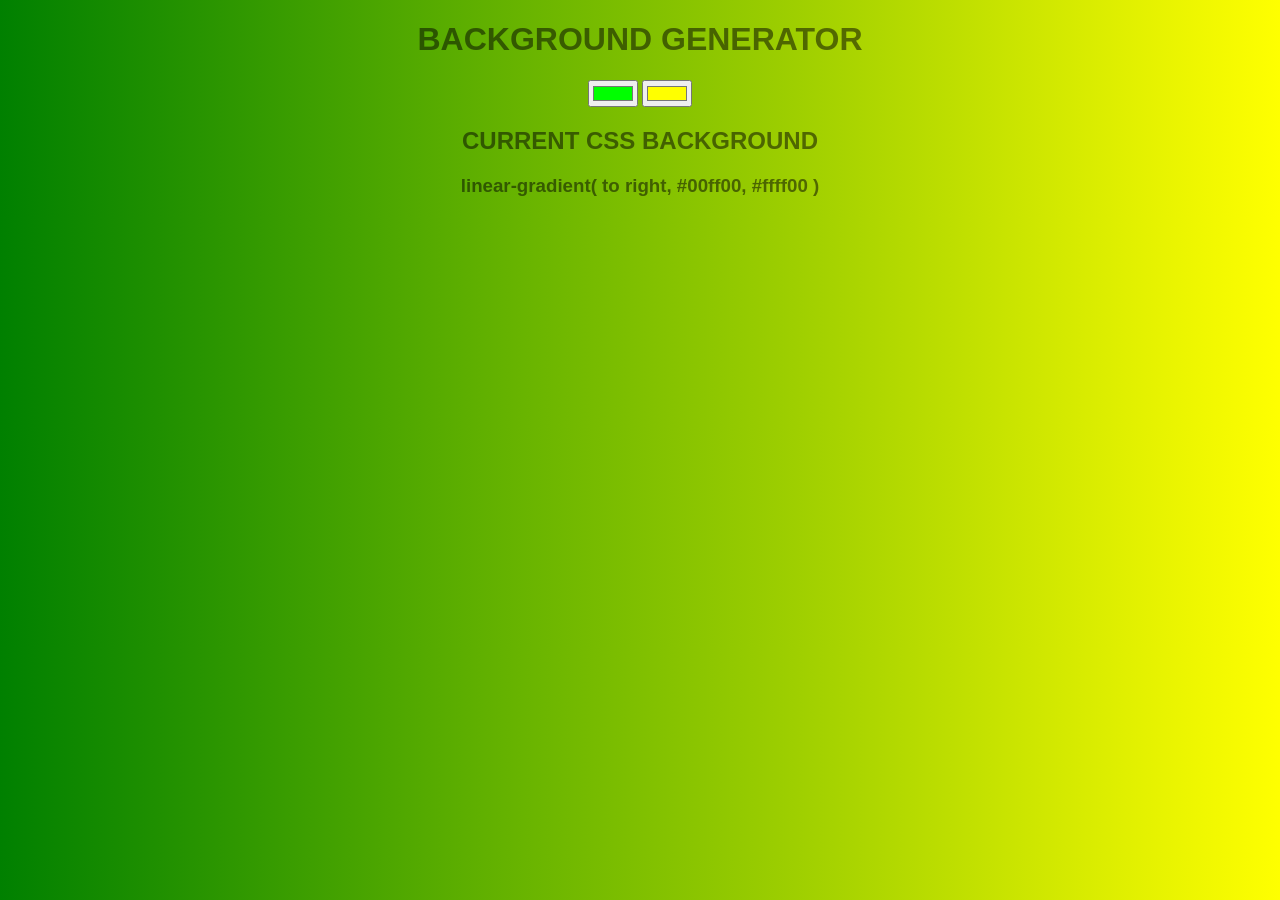
==== index.html @ ab391d28 "adding new starting files" ====
<!DOCTYPE html>
<html>
<head>
	<meta charset="utf-8">
	<meta http-equiv="X-UA-Compatible" content="IE=edge">
	<title>Background-color Generator</title>
	<link rel="stylesheet" href="style.css">
</head>
<body onload="setCSS();" id="gradient">
	<h1>Background Generator</h1>
	<input class="color1" type="color" name="color1" value="#00ff00">
	<input class="color2" type="color" name="color2" value="#ffff00">
	<h2>Current CSS Background</h2>
	<h3></h3>

	<script src="script.js"></script>
</body>
</html>
---- style.css ----
html, body {
	margin: 0;
	padding: 0;
}

body {
	font-family: 'Raleway', sans-serif;
	color: rgba(0,0,0, .5);
	text-transform: uppercase;
	letter-spacing: .5;
	text-align: center;
	top: 15%;
	background: linear-gradient(to right, green, yellow);
}

h3 {
	text-transform: none;
}
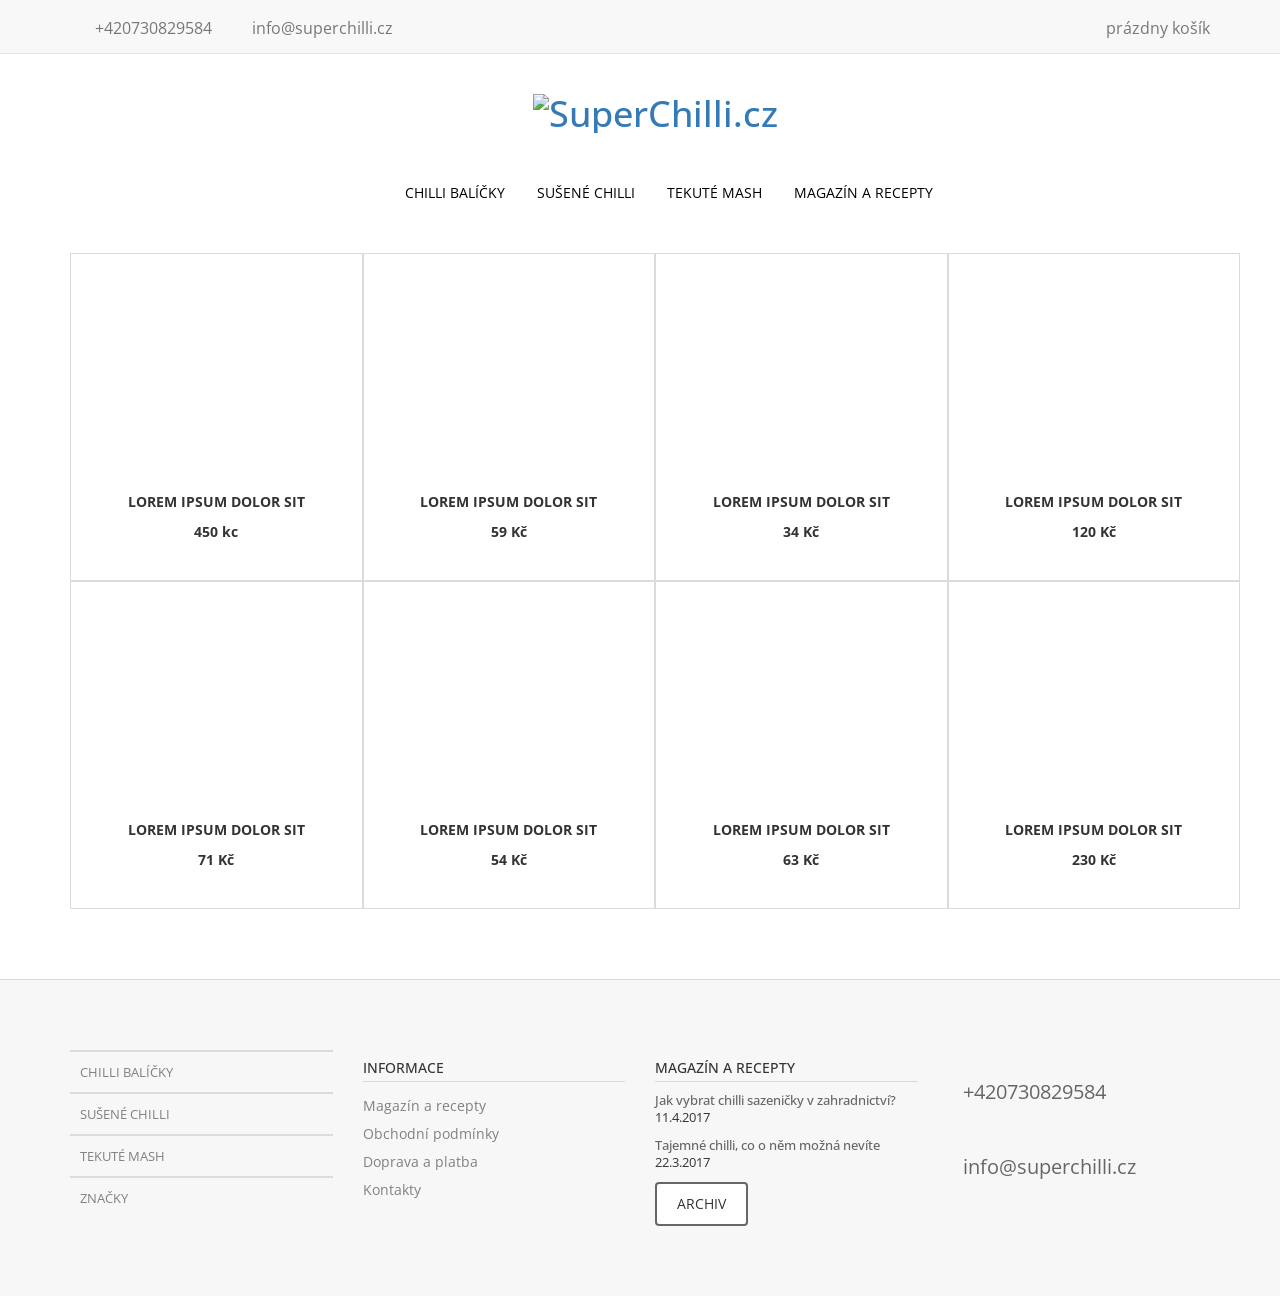
==== commit 6a0da269: "new files" ====
--- a/index.html
+++ b/index.html
@@ -3,16 +3,203 @@
 <head>
 	<meta charset="utf-8">
 	<meta http-equiv="X-UA-Compatible" content="IE=edge">
-	<title>Background-color Generator</title>
+	<meta name="viewport" content="width=device-width, initial-scale=1">
+	<title>Chili z Celého Světa</title>
+	<link rel="stylesheet" href="https://maxcdn.bootstrapcdn.com/bootstrap/3.3.7/css/bootstrap.min.css" integrity="sha384-BVYiiSIFeK1dGmJRAkycuHAHRg32OmUcww7on3RYdg4Va+PmSTsz/K68vbdEjh4u" crossorigin="anonymous">
+	<link href="https://fonts.googleapis.com/css?family=Open+Sans:400,700" rel="stylesheet">
 	<link rel="stylesheet" href="style.css">
 </head>
-<body onload="setCSS();" id="gradient">
-	<h1>Background Generator</h1>
-	<input class="color1" type="color" name="color1" value="#00ff00">
-	<input class="color2" type="color" name="color2" value="#ffff00">
-	<h2>Current CSS Background</h2>
-	<h3></h3>
-
+<body>
+	
+	<header>
+		<nav class="navbar navbar-default navbar-fixed-top">
+			<div class="container">
+				<ul class="nav navbar-nav">
+					<li><a href="tel:+420730829584"><i class="fas fa-phone-volume"></i> <span>+420730829584</span></a></li>
+					<li><a href="mailto:info@superchilli.cz"><i class="fas fa-envelope"></i> <span>info@superchilli.cz</span></a></li>
+				</ul>
+				<ul class="nav navbar-nav navbar-right">
+					<li><a href="#"><i class="fas fa-search"></i></a></li>
+					<li><a href="#"><i class="far fa-user"></i></a></li>
+					<li><a href="#"><i class="fas fa-shopping-cart"></i><span>prázdny košík</span></a></li>
+				</ul>
+			</div>
+		</nav>
+	</header>
+
+	<main>
+		<div class="container">
+			<h1 class="logo">
+				<a href="">
+					<img src="https://cdn.myshoptet.com/usr/www.superchilli.cz/user/logos/logo_sm.png" alt="SuperChilli.cz">
+				</a>
+			</h1>
+			<div class="navigation">
+				<a href="#">Chilli balíčky</a>
+				<a href="#">Sušené Chilli</a>
+				<a href="#">Tekuté Mash</a>
+				<a href="#">Magazín a recepty</a>
+			</div>
+
+			<div class="row flex">
+				<div class="col-md-3 product overlay">
+					<div class="products">
+						<a href="#">
+							<div class="img img1"></div>
+							<div class="product-text">
+								<p class="popis"><strong>Lorem ipsum dolor sit</strong></p>
+								<p><strong>450 kc</strong></p>
+							</div>
+						</a>
+					</div>
+				</div>
+				<div class="col-md-3 product overlay">
+					<div class="products">
+						<a class="test" href="#">
+							<div class="img img2"></div>
+							<div class="product-text">
+								<p class="popis"><strong>Lorem ipsum dolor sit</strong></p>
+								<p><strong>59 Kč</strong></p>
+							</div>
+						</a>
+					</div>
+				</div>
+				<div class="col-md-3 product overlay">
+					<div class="products">
+						<a href="#">
+							<div class="img img3"></div>
+							<div class="product-text">
+								<p class="popis"><strong>Lorem ipsum dolor sit</strong></p>
+								<p><strong>34 Kč</strong></p>
+							</div>
+						</a>
+					</div>
+				</div>
+				<div class="col-md-3 product overlay">
+					<div class="products">
+						<a href="#">
+							<div class="img img4"></div>
+							<div class="product-text">
+								<p class="popis"><strong>Lorem ipsum dolor sit</strong></p>
+								<p><strong>120 Kč</strong></p>
+							</div>
+						</a>
+					</div>
+				</div>
+				<div class="col-md-3 product overlay">
+					<div class="products">
+						<a href="#">
+							<div class="img img5"></div>
+							<div class="product-text">
+								<p class="popis"><strong>Lorem ipsum dolor sit</strong></p>
+								<p><strong>71 Kč</strong></p>
+							</div>
+						</a>
+					</div>
+				</div>
+				<div class="col-md-3 product overlay">
+					<div class="products">
+						<a href="#">
+							<div class="img img6"></div>
+							<div class="product-text">
+								<p class="popis"><strong>Lorem ipsum dolor sit</strong></p>
+								<p><strong>54 Kč</strong></p>
+							</div>
+						</a>
+					</div>
+				</div>
+				<div class="col-md-3 product overlay">
+					<div class="products">
+						<a href="#">
+							<div class="img img7"></div>
+							<div class="product-text">
+								<p class="popis"><strong>Lorem ipsum dolor sit</strong></p>
+								<p><strong>63 Kč</strong></p>
+							</div>
+						</a>
+					</div>
+				</div>
+				<div class="col-md-3 product overlay">
+					<div class="products">
+						<a href="#">
+							<div class="img img8"></div>
+							<div class="product-text">
+								<p class="popis"><strong>Lorem ipsum dolor sit</strong></p>
+								<p><strong>230 Kč</strong></p>
+							</div>
+						</a>
+					</div>
+				</div>
+			</div>
+
+		</div>
+	</div>
+	</main>
+
+<!-- FOOTER -->
+	<footer class="footer">
+		<div class="container">
+			<div class="row custom-footer">
+				<div class="col-md-3">
+					<div class="categories">
+						<div class="cat-1">
+							<a href="#">chilli balíčky</a>
+						</div>
+						<div class="cat-1">
+							<a href="#">sušené chilli</a>
+						</div>
+						<div class="cat-2">
+							<a href="#">tekuté mash</a>
+						</div>
+						<div class="cat">
+							<a href="#">značky</a>
+						</div>
+					</div>
+				</div>
+				<div class="col-md-3">
+					<h4 class="info">Informace</h4>
+					<ul class="info-items">
+						<li><a href="#">Magazín a recepty</a></li>
+						<li><a href="#">Obchodní podmínky</a></li>
+						<li><a href="#">Doprava a platba</a></li>
+						<li><a href="#">Kontakty</a></li>
+					</ul>
+				</div>
+				<div class="col-md-3">
+					<h4 class="info">Magazín a recepty</h4>
+					<div class="news-item-widget">
+						<h5><a href="#">Jak vybrat chilli sazeničky v zahradnictví?</a></h5>
+						<time>11.4.2017</time>
+					</div>
+					<div class="news-item-widget">
+						<h5><a href="#">Tajemné chilli, co o něm možná nevíte</a></h5>
+						<time>22.3.2017</time>
+					</div>
+					<a href="#" class="btn btn-default">Archiv</a>
+				</div>
+				<div class="col-md-3">
+					<div class="contact-wrap">
+						<a href="tel:+420730829584"><i class="fas fa-phone-volume"></i> <span>+420730829584</span></a>
+						<a href="mailto:info@superchilli.cz"><i class="fas fa-envelope"></i> <span>info@superchilli.cz</span></a>
+						<a href="#"><i class="fab fa-facebook-f"></i></a>
+					</div>
+				</div>
+			</div>
+
+	</footer>
+
+
+
+<script defer src="https://use.fontawesome.com/releases/v5.0.8/js/all.js"></script>
+	<script
+	  src="https://code.jquery.com/jquery-3.3.1.min.js"
+	  integrity="sha256-FgpCb/KJQlLNfOu91ta32o/NMZxltwRo8QtmkMRdAu8="
+	  crossorigin="anonymous">
+	</script>
+	<script src="https://maxcdn.bootstrapcdn.com/bootstrap/3.3.7/js/bootstrap.min.js" integrity="sha384-Tc5IQib027qvyjSMfHjOMaLkfuWVxZxUPnCJA7l2mCWNIpG9mGCD8wGNIcPD7Txa" crossorigin="anonymous"></script>
 	<script src="script.js"></script>
 </body>
-</html>+</html>
+
+
+	
--- a/style.css
+++ b/style.css
@@ -1,18 +1,326 @@
-html, body {
-	margin: 0;
+* {
+	box-sizing: border-box;
+}
+
+body {
+	padding: 70px;
+	font-family: 'Open Sans', sans-serif;
+}
+
+.custom-footer {
+	margin-top: 3em;
+	margin-bottom: 3em;
+}
+
+.logo {
+	text-align: center;
+}
+
+.navigation {
+	text-align: center;
+	margin: 50px 0;
+}
+
+.navigation a {
+	margin-left: 2em;
+	text-transform: uppercase;
+	text-decoration: none;
+	color: black;
+}
+
+.navigation a:hover {
+	color: #db3e39;
+}
+
+.navbar-default .navbar-nav > li > a {
+	font-size: 16px;
+}
+
+.navbar-default .navbar-nav > li > a:hover {
+	color: #db3e39;
+}
+
+.navbar-default .navbar-nav li span {
+	margin-left: 10px;
+}
+
+.fa-shopping-cart {
+	color: #db3e39;
+	font-size: 23px;
+}
+
+.products {
+	padding: 2em;
+}
+
+.product {
 	padding: 0;
-}
-
-body {
-	font-family: 'Raleway', sans-serif;
-	color: rgba(0,0,0, .5);
-	text-transform: uppercase;
-	letter-spacing: .5;
+	border: 1px solid #dbdbdb;
+}
+
+.product a {
+	text-decoration: none;
+}
+
+.img {
+	width: 100%;
+	height: 200px;
+	background-size: cover;
+	background-position: center;
+}
+
+.popis {
+	text-transform: uppercase;
+}
+
+.product-text {
 	text-align: center;
-	top: 15%;
-	background: linear-gradient(to right, green, yellow);
-}
-
-h3 {
-	text-transform: none;
-}+	margin-top: 10px;
+	color: #333;
+}
+
+.img1 {
+	background-image: url('https://images.unsplash.com/photo-1513564660059-930d24b96f63?ixlib=rb-0.3.5&ixid=eyJhcHBfaWQiOjEyMDd9&s=790c6f9bece0a574ad9aa004c15f95b4&auto=format&fit=crop&w=2250&q=80');
+}
+
+.img2 {
+	background-image: url('https://images.unsplash.com/photo-1453831362806-3d5577f014a4?ixlib=rb-0.3.5&ixid=eyJhcHBfaWQiOjEyMDd9&s=9dd8da96be0724ab84e4147d428f6bba&auto=format&fit=crop&w=2238&q=80');
+}
+
+.img3 {
+	background-image: url('https://images.unsplash.com/photo-1487929054857-fad5245e7083?ixlib=rb-0.3.5&ixid=eyJhcHBfaWQiOjEyMDd9&s=406163e3a8c21d4580f1d1f4070c0d07&auto=format&fit=crop&w=934&q=80');
+}
+
+.img4 {
+	background-image: url('https://images.unsplash.com/photo-1506368249639-73a05d6f6488?ixlib=rb-0.3.5&ixid=eyJhcHBfaWQiOjEyMDd9&s=2a6b0310eb727b3d5fb2b80b952c7414&auto=format&fit=crop&w=934&q=80');
+}
+
+.img5 {
+	background-image: url('https://images.unsplash.com/reserve/MxJDaPQQAGf9MgAJNiLA_Peppers_Albuquerque_2013.JPG?ixlib=rb-0.3.5&ixid=eyJhcHBfaWQiOjEyMDd9&s=3d99c43a0b3c14f9685670ce1910397d&auto=format&fit=crop&w=2250&q=80');
+}
+
+.img6 {
+	background-image: url('https://images.unsplash.com/photo-1433538534219-56b38a74c4c3?ixlib=rb-0.3.5&s=14d550284a044d5dc42be873bb39cd33&auto=format&fit=crop&w=2250&q=80');
+}
+
+.img7 {
+	background-image: url('https://images.unsplash.com/photo-1514536338919-cd001f6dc6b3?ixlib=rb-0.3.5&ixid=eyJhcHBfaWQiOjEyMDd9&s=48f4f1385c293d8520c1f9c3233a98d6&auto=format&fit=crop&w=934&q=80');
+}
+
+.img8 {
+	background-image: url('https://images.unsplash.com/photo-1445451983996-ac6b92ffb1fb?ixlib=rb-0.3.5&ixid=eyJhcHBfaWQiOjEyMDd9&s=63d6ead15a1f08f7ebf1ffc3f5be94e5&auto=format&fit=crop&w=2167&q=80');
+}
+
+/* OVERLAY EFFECT */
+.overlay {
+	position: relative;
+}
+
+.overlay:after {
+  position: absolute;
+  content:"";
+  top:0;
+  left:0;
+  width:100%;
+  height:100%;
+  opacity:0;
+}
+
+.overlay:hover:after  {
+  opacity: .9;
+  background-color: #db3e39;
+}
+
+#text {
+	border: 2px solid white;
+	display: inline-block;
+	color: white;
+	padding: 10px;
+	text-transform: uppercase;
+	width: 200px;
+	text-align: center;
+}
+
+.btn-primary {
+	width: 70%;
+	height: 10%;
+	overflow: auto;
+	margin: auto;
+	position: absolute;
+	z-index: 3000;
+	background-color: rgba(219, 62, 57, .2);
+	color: white;
+	border: 2px solid white;
+	padding: 5px;
+	text-transform: uppercase;
+	top: 100px; left: 50px; bottom: 50px; right: 100px;
+}
+
+.btn-primary:hover {
+	background-color: white;
+	color: #db3e39;
+	border: 2px solid white;
+	font-weight: bold;
+}
+
+.btn-info {
+	width: 70%;
+	height: 10%;
+	overflow: auto;
+	margin: auto;
+	position: absolute;
+	z-index: 3000;
+	background-color: rgba(219, 62, 57, .2);
+	color: white;
+	border: 2px solid white;
+	padding: 5px;
+	text-transform: uppercase;
+	top: 200px; left: 50px; bottom: 50px; right: 200px;
+}
+
+.btn-info:hover {
+	background-color: white;
+	color: #db3e39;
+	border: 2px solid white;
+	font-weight: bold;
+}
+
+/* FOOTER */
+.footer {
+	position: absolute;
+	padding: 2em;
+	margin-top: 5em;
+    left: 0;
+    width: 100%;
+    background-color: #f7f7f7;
+	border-color: #bada55;
+	border-top: 1px solid #dbdbdb;
+}
+
+.categories a {
+	color: #808080;
+	font-size: 13px;
+	text-transform: uppercase;
+	text-decoration: none;
+}
+
+.categories a:hover {
+	color: #db3e39;
+}
+
+.cat {
+	padding: 10px;
+}
+
+.categories .cat-1 {
+	border-top: 2px solid #dbdbdb;
+	padding: 10px;
+}
+
+.categories .cat-2 {
+	border-top: 2px solid #dbdbdb;
+	border-bottom: 2px solid #dbdbdb;
+	padding: 10px;
+}
+
+.col-md-3 h4 {
+	font-size: 14px;
+	color: #333;
+	text-transform: uppercase;
+}
+
+.info {
+	border-bottom: 1px solid #dbdbdb;
+	padding-bottom: 5px;
+}
+
+.info-items {
+	list-style: none;
+	padding: 0;
+}
+
+.info-items li a {
+	color: #808080;
+	line-height: 2.0;
+	text-decoration: none;
+}
+
+.info-items li a:hover {
+	color: #db3e39;
+}
+
+.news-item-widget a {
+	color: #666;
+	text-decoration: none;
+	font-size: 13px;
+}
+
+.news-item-widget a:hover {
+	color: #db3e39;
+}
+
+.news-item-widget h5 {
+	margin-bottom: 0;
+}
+
+.news-item-widget time {
+	font-size: 13px;
+}
+
+.btn-default {
+	margin-top: 10px;
+	padding: 10px 20px;
+	text-transform: uppercase;
+	border-width: 2px;
+	border-color: #666;
+}
+
+.btn-default:hover {
+	background-color: #666;
+	color: #f7f7f7;
+}
+
+.contact-wrap a {
+	display: block;
+	font-size: 20px;
+	font-weight: 400;
+	text-decoration: none;
+	color: #666;
+	line-height: 2.5;
+}
+
+.fa-phone-volume {
+	font-size: 1.5em;
+}
+
+.fa-envelope {
+	font-size: 1.5em;
+}
+
+.fa-facebook-f {
+	font-size: 1.5em;
+}
+
+/* .fa-facebook-f:hover {
+	border: 2px solid red;
+	border-radius: 100%;
+	padding: 5px;
+} */
+
+.contact-wrap a:hover {
+	color: #db3e39;
+}
+
+.contact-wrap a span {
+	margin-left: 15px;
+}
+
+
+
+
+
+
+
+
+
+
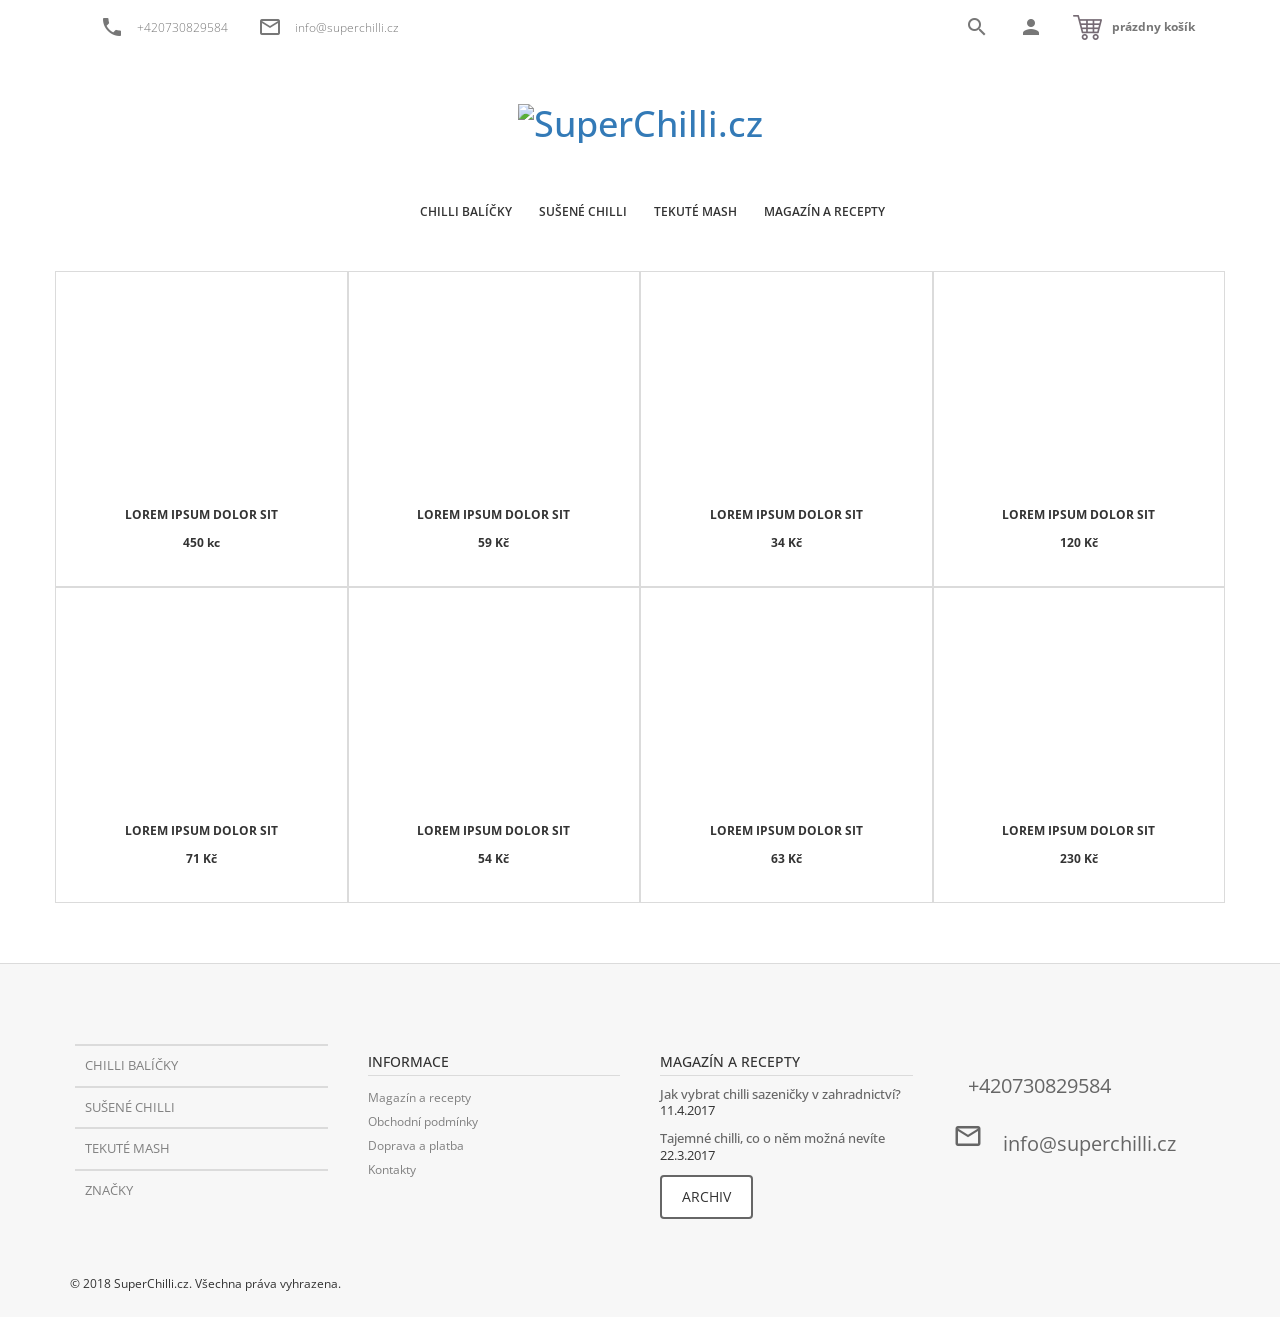
==== commit 19ea6d9f: "new files" ====
--- a/index.html
+++ b/index.html
@@ -6,23 +6,41 @@
 	<meta name="viewport" content="width=device-width, initial-scale=1">
 	<title>Chili z Celého Světa</title>
 	<link rel="stylesheet" href="https://maxcdn.bootstrapcdn.com/bootstrap/3.3.7/css/bootstrap.min.css" integrity="sha384-BVYiiSIFeK1dGmJRAkycuHAHRg32OmUcww7on3RYdg4Va+PmSTsz/K68vbdEjh4u" crossorigin="anonymous">
-	<link href="https://fonts.googleapis.com/css?family=Open+Sans:400,700" rel="stylesheet">
+	<link href="https://fonts.googleapis.com/css?family=Open+Sans:400,600,700" rel="stylesheet">
+	<link href="https://fonts.googleapis.com/icon?family=Material+Icons" rel="stylesheet">
 	<link rel="stylesheet" href="style.css">
 </head>
 <body>
-	
 	<header>
-		<nav class="navbar navbar-default navbar-fixed-top">
+		<nav class="navbar navbar-default">
 			<div class="container">
-				<ul class="nav navbar-nav">
-					<li><a href="tel:+420730829584"><i class="fas fa-phone-volume"></i> <span>+420730829584</span></a></li>
-					<li><a href="mailto:info@superchilli.cz"><i class="fas fa-envelope"></i> <span>info@superchilli.cz</span></a></li>
-				</ul>
-				<ul class="nav navbar-nav navbar-right">
-					<li><a href="#"><i class="fas fa-search"></i></a></li>
-					<li><a href="#"><i class="far fa-user"></i></a></li>
-					<li><a href="#"><i class="fas fa-shopping-cart"></i><span>prázdny košík</span></a></li>
-				</ul>
+				<div class="collapse navbar-collapse">
+					<ul class="nav navbar-nav">
+						<li><a href="tel:+420730829584"><i class="material-icons">call</i> <span class="center">+420730829584</span></a></li>
+						<li><a href="mailto:info@superchilli.cz"><i class="material-icons">mail_outline</i> <span class="center">info@superchilli.cz</span></a></li>
+					</ul> 	 
+				
+					<ul class="nav navbar-nav navbar-right">
+						<li><a href="#"><i class="material-icons">search</i></a></li>
+						<li><a href="#"><i class="material-icons">person</i></a></li>
+						<li><a href="#"><img src="assets/icons/menu-basket1.png" alt="menu-basket" class="menu-basket"><span class="basket">prázdny košík</span></a></li>
+					</ul>
+				</div>
+
+				<div class="hidden-lg hidden-md hidden-sm">
+					<ul class="nav navbar-nav">
+						<li><a href="#"><i class="material-icons">search</i></a></li>
+						<li><a href="#"><i class="material-icons">person</i></a></li>
+						<li><a href="#"><img src="assets/icons/menu-basket1.png" alt="menu-basket" class="menu-basket"><span class="basket"></span></a></li>
+					</ul>					
+				</div>
+
+				<button type="button" class="navbar-toggle collapsed" data-toggle="collapse" aria-expanded="false">
+				        <span class="sr-only">Toggle navigation</span>
+				        <span class="icon-bar"></span>
+				        <span class="icon-bar"></span>
+				        <span class="icon-bar"></span>
+				</button>    		
 			</div>
 		</nav>
 	</header>
@@ -34,15 +52,17 @@
 					<img src="https://cdn.myshoptet.com/usr/www.superchilli.cz/user/logos/logo_sm.png" alt="SuperChilli.cz">
 				</a>
 			</h1>
-			<div class="navigation">
-				<a href="#">Chilli balíčky</a>
-				<a href="#">Sušené Chilli</a>
-				<a href="#">Tekuté Mash</a>
-				<a href="#">Magazín a recepty</a>
-			</div>
+			<div class="collapse navbar-collapse">
+				<div class="navigation">
+					<a href="#">Chilli balíčky</a>
+					<a href="#">Sušené Chilli</a>
+					<a href="#">Tekuté Mash</a>
+					<a href="#">Magazín a recepty</a>
+				</div>
+			</div>	
 
 			<div class="row flex">
-				<div class="col-md-3 product overlay">
+				<div class="col-lg-3 col-md-4 col-sm-6 col-xs-12 product overlay">
 					<div class="products">
 						<a href="#">
 							<div class="img img1"></div>
@@ -53,7 +73,7 @@
 						</a>
 					</div>
 				</div>
-				<div class="col-md-3 product overlay">
+				<div class="col-lg-3 col-md-4 col-sm-6 col-xs-12 product overlay">
 					<div class="products">
 						<a class="test" href="#">
 							<div class="img img2"></div>
@@ -64,7 +84,7 @@
 						</a>
 					</div>
 				</div>
-				<div class="col-md-3 product overlay">
+				<div class="col-lg-3 col-md-4 col-sm-6 col-xs-12 product overlay">
 					<div class="products">
 						<a href="#">
 							<div class="img img3"></div>
@@ -75,7 +95,7 @@
 						</a>
 					</div>
 				</div>
-				<div class="col-md-3 product overlay">
+				<div class="col-lg-3 col-md-4 col-sm-6 col-xs-12 product overlay">
 					<div class="products">
 						<a href="#">
 							<div class="img img4"></div>
@@ -86,7 +106,7 @@
 						</a>
 					</div>
 				</div>
-				<div class="col-md-3 product overlay">
+				<div class="col-lg-3 col-md-4 col-sm-6 col-xs-12 product overlay">
 					<div class="products">
 						<a href="#">
 							<div class="img img5"></div>
@@ -97,7 +117,7 @@
 						</a>
 					</div>
 				</div>
-				<div class="col-md-3 product overlay">
+				<div class="col-lg-3 col-md-4 col-sm-6 col-xs-12 product overlay">
 					<div class="products">
 						<a href="#">
 							<div class="img img6"></div>
@@ -108,7 +128,7 @@
 						</a>
 					</div>
 				</div>
-				<div class="col-md-3 product overlay">
+				<div class="col-lg-3 col-md-4 col-sm-6 col-xs-12 product overlay">
 					<div class="products">
 						<a href="#">
 							<div class="img img7"></div>
@@ -119,7 +139,7 @@
 						</a>
 					</div>
 				</div>
-				<div class="col-md-3 product overlay">
+				<div class="col-lg-3 col-md-4 col-sm-6 col-xs-12 product overlay">
 					<div class="products">
 						<a href="#">
 							<div class="img img8"></div>
@@ -146,7 +166,7 @@
 							<a href="#">chilli balíčky</a>
 						</div>
 						<div class="cat-1">
-							<a href="#">sušené chilli</a>
+							<a href="#">sušené chilli <i class="fas fa-plus"></i></a>
 						</div>
 						<div class="cat-2">
 							<a href="#">tekuté mash</a>
@@ -180,14 +200,16 @@
 				<div class="col-md-3">
 					<div class="contact-wrap">
 						<a href="tel:+420730829584"><i class="fas fa-phone-volume"></i> <span>+420730829584</span></a>
-						<a href="mailto:info@superchilli.cz"><i class="fas fa-envelope"></i> <span>info@superchilli.cz</span></a>
+						<a href="mailto:info@superchilli.cz"><i class="material-icons mail_outline">mail_outline</i> <span>info@superchilli.cz</span></a>
 						<a href="#"><i class="fab fa-facebook-f"></i></a>
 					</div>
 				</div>
 			</div>
-
+		</div>
+		<div class="container">
+			<span class="copyright">&copy; 2018 SuperChilli.cz. Všechna práva vyhrazena.</span>
+		</div>
 	</footer>
-
 
 
 <script defer src="https://use.fontawesome.com/releases/v5.0.8/js/all.js"></script>
@@ -202,4 +224,5 @@
 </html>
 
 
+
 	
--- a/style.css
+++ b/style.css
@@ -3,8 +3,11 @@
 }
 
 body {
-	padding: 70px;
+	background-color: #fff;
 	font-family: 'Open Sans', sans-serif;
+	font-size: 12px;
+	line-height: 1.5;
+	color: #333;
 }
 
 .custom-footer {
@@ -25,15 +28,22 @@
 	margin-left: 2em;
 	text-transform: uppercase;
 	text-decoration: none;
-	color: black;
+	font-weight: 600;
+	color: #333;
 }
 
 .navigation a:hover {
 	color: #db3e39;
 }
 
+.navbar-default {
+	background-color: #fff;
+	border: none;
+}
+
 .navbar-default .navbar-nav > li > a {
-	font-size: 16px;
+	font-size: 12px;
+	font-weight: 300;
 }
 
 .navbar-default .navbar-nav > li > a:hover {
@@ -41,12 +51,30 @@
 }
 
 .navbar-default .navbar-nav li span {
-	margin-left: 10px;
-}
-
-.fa-shopping-cart {
-	color: #db3e39;
-	font-size: 23px;
+	padding-left: 10px;
+}
+
+.navbar-default .navbar-nav .center {
+	position: relative;
+	bottom: 7px;
+}
+
+.hidden-sm .navbar-nav > li > a {
+	float: left;
+	display: inline-block;
+}
+
+/* .hidden-sm .nav li > a > img {
+	float: right;
+} */
+
+.navbar-toggle {
+	position: relative;
+	bottom: 55px;
+}
+
+.basket {
+	font-weight: 700;
 }
 
 .products {
@@ -197,6 +225,10 @@
 	border-top: 1px solid #dbdbdb;
 }
 
+.custom-footer .col-md-3 {
+	padding: 20px;
+}
+
 .categories a {
 	color: #808080;
 	font-size: 13px;
@@ -293,7 +325,7 @@
 	font-size: 1.5em;
 }
 
-.fa-envelope {
+.mail_outline {
 	font-size: 1.5em;
 }
 
@@ -301,11 +333,10 @@
 	font-size: 1.5em;
 }
 
-/* .fa-facebook-f:hover {
-	border: 2px solid red;
-	border-radius: 100%;
-	padding: 5px;
-} */
+.fa-plus {
+	float: right;
+}
+
 
 .contact-wrap a:hover {
 	color: #db3e39;
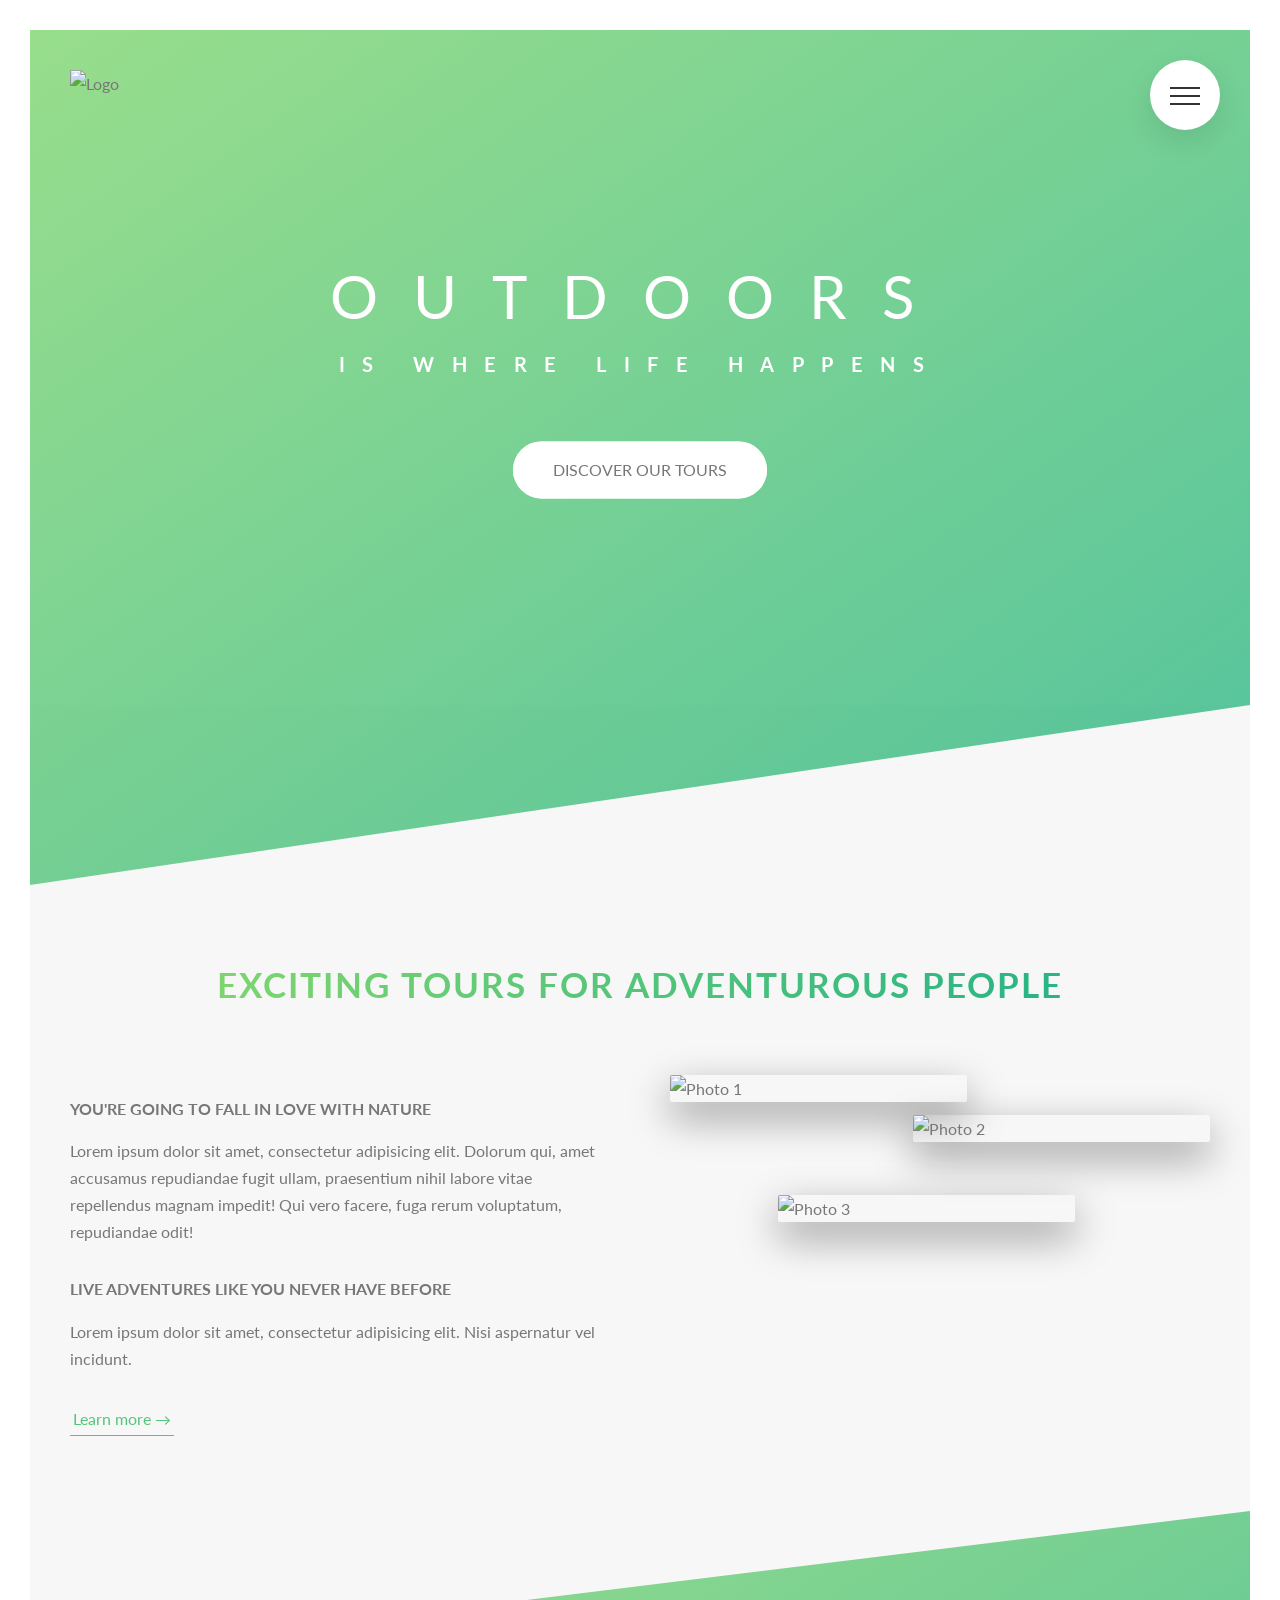
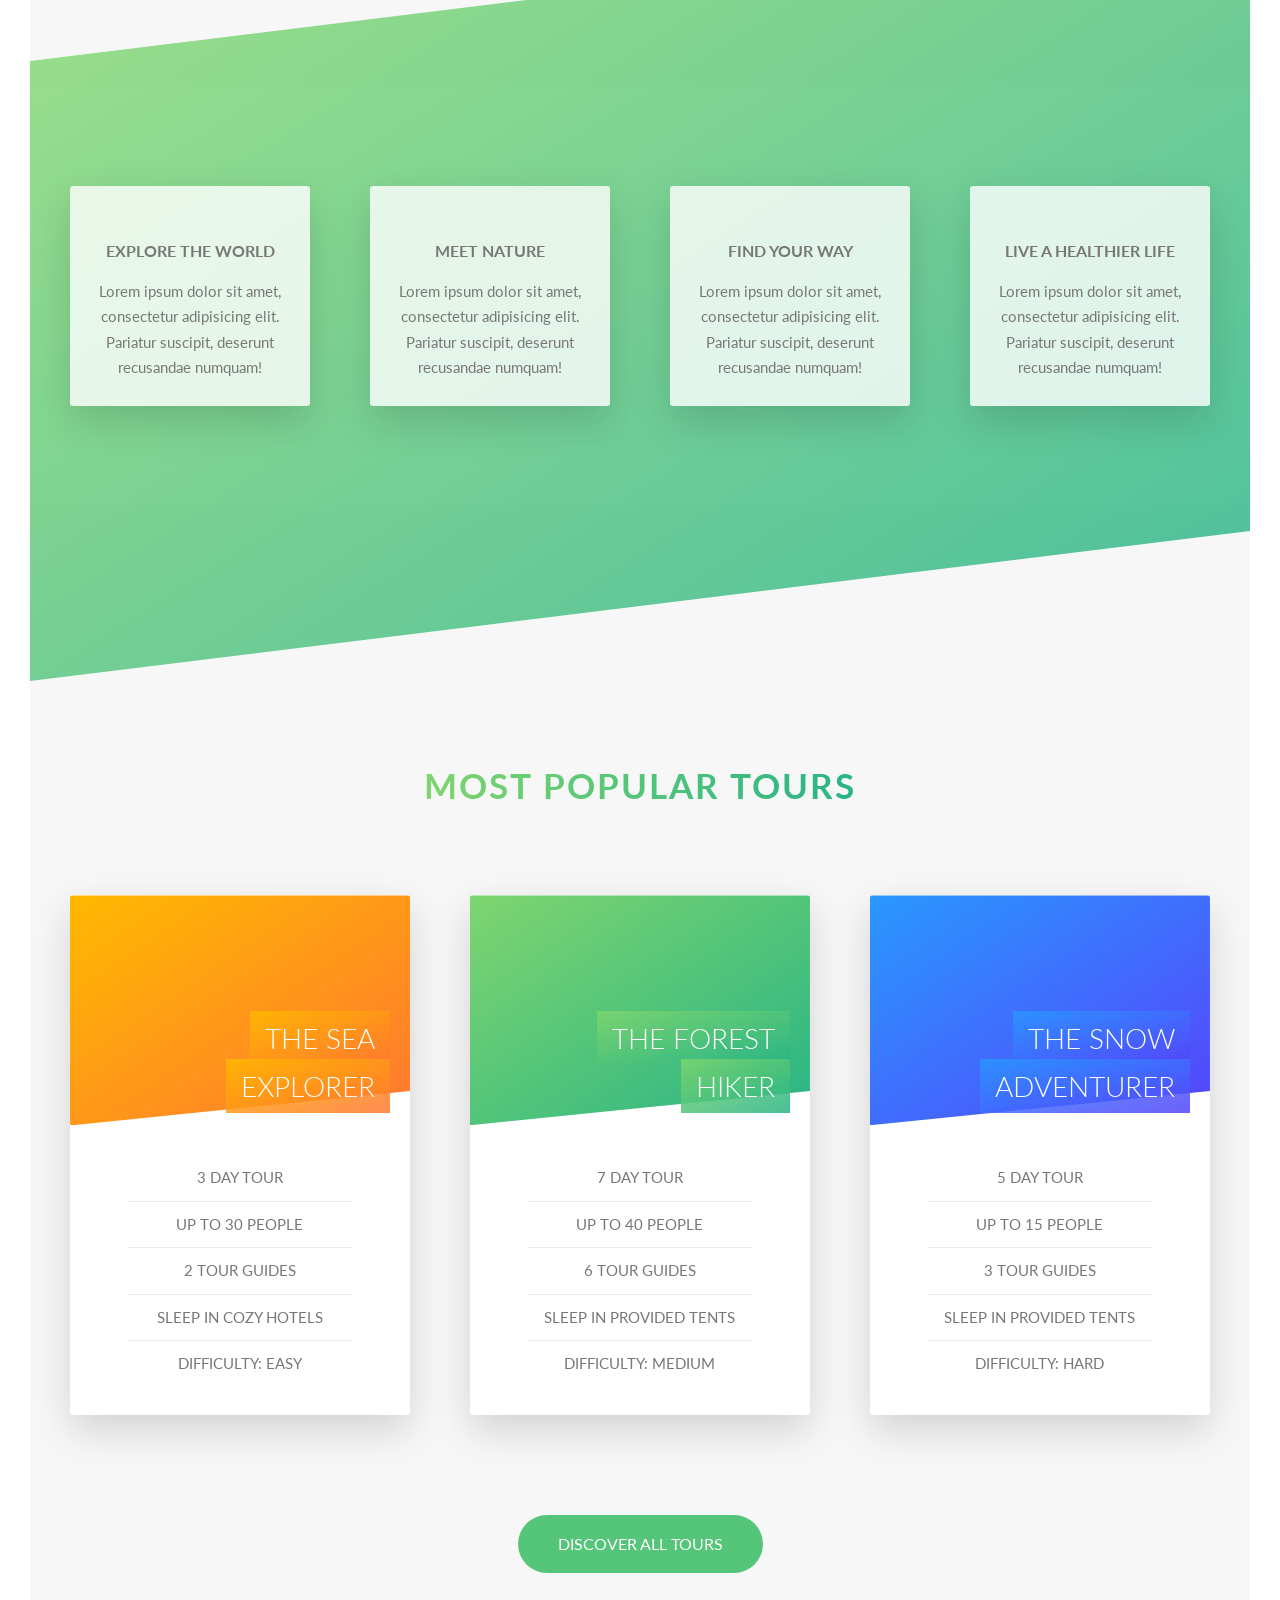
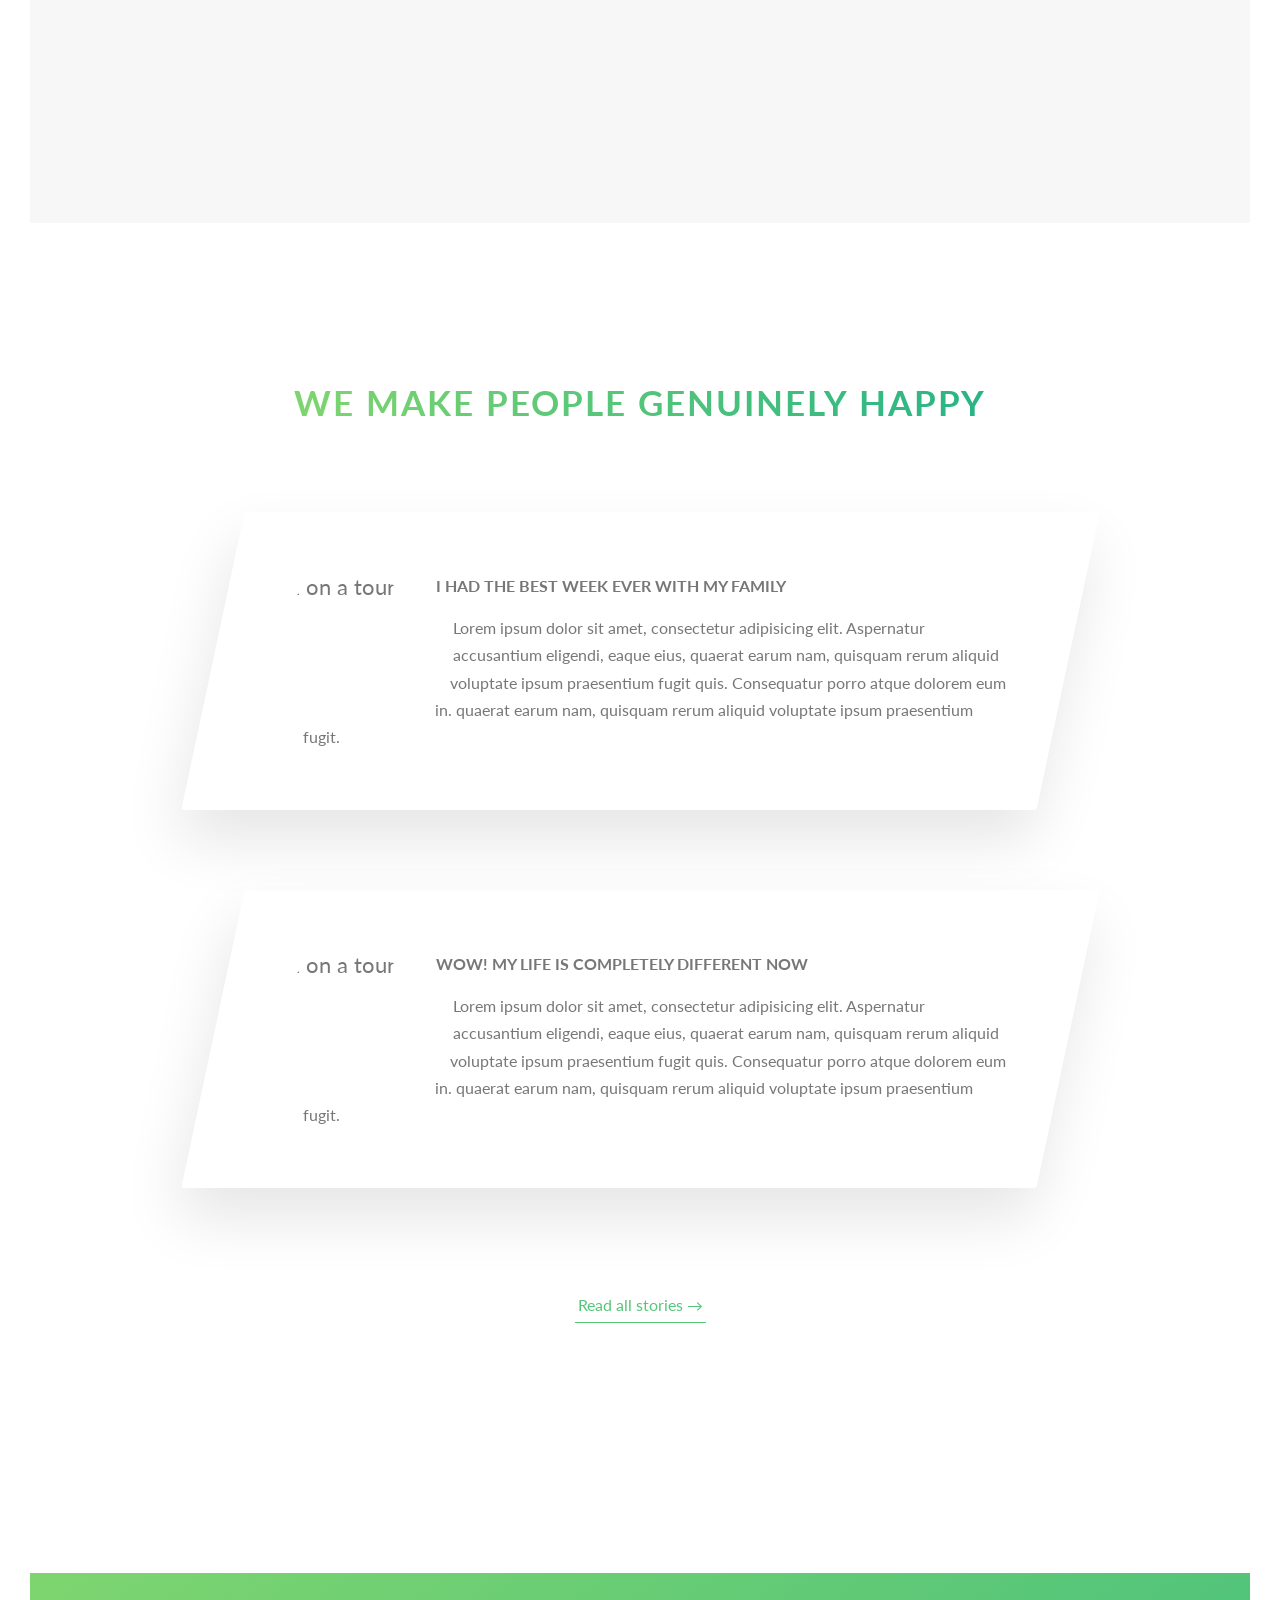
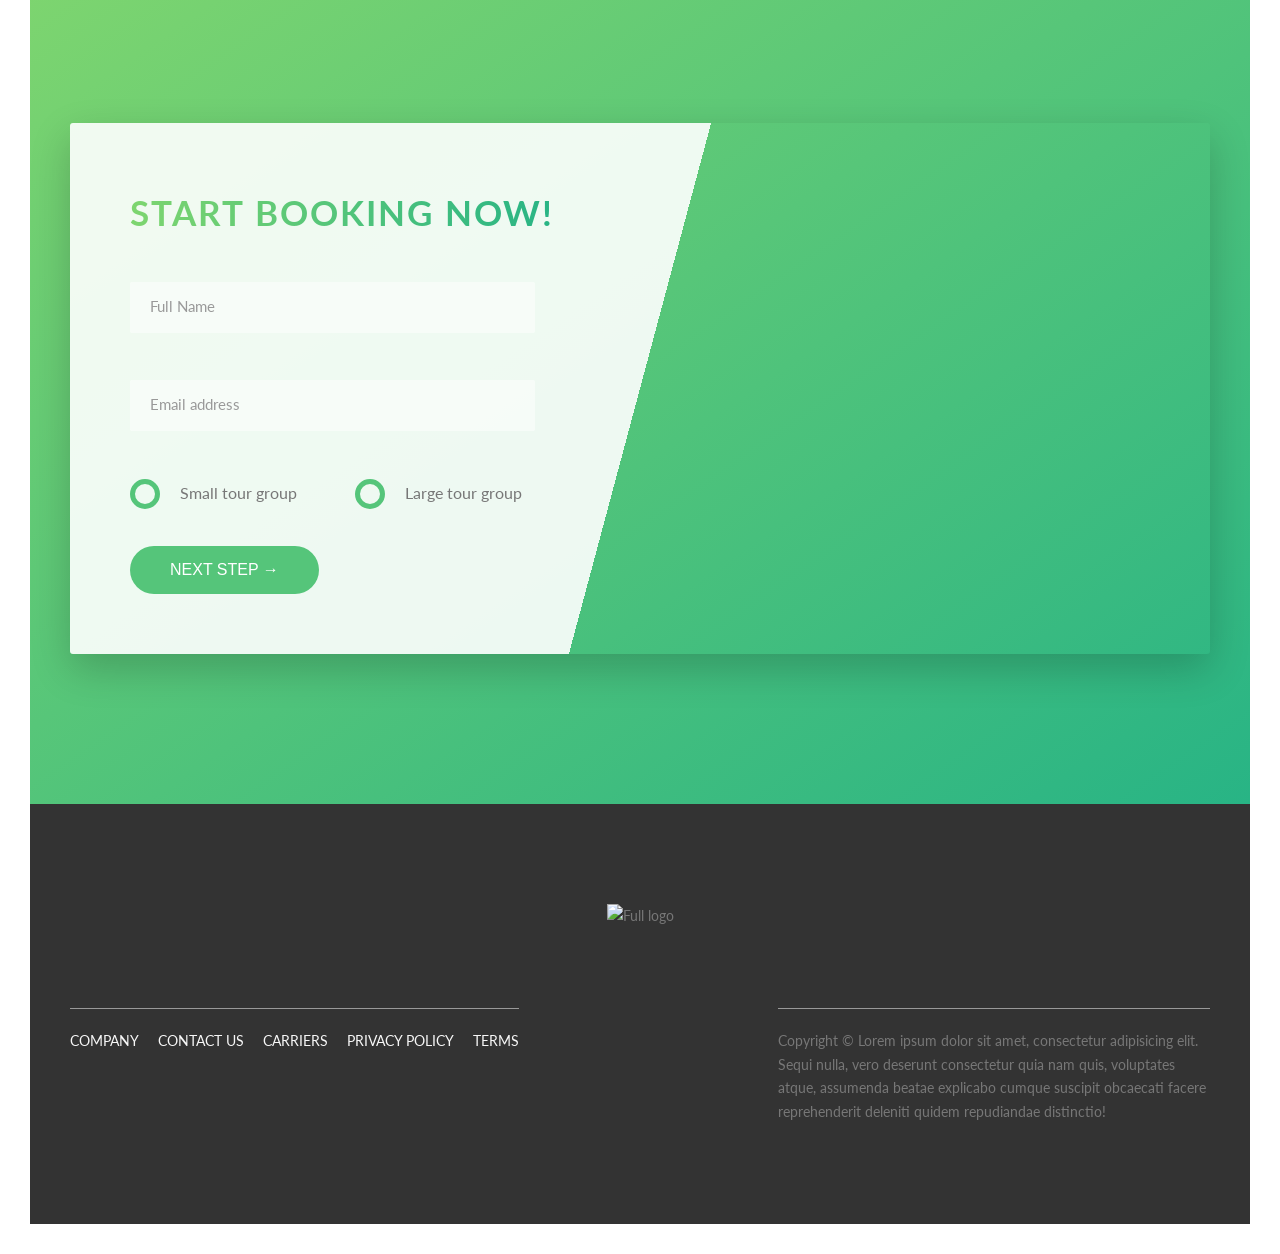
==== commit a108ef8e: "new files" ====
--- a/index.html
+++ b/index.html
@@ -1,228 +1,503 @@
 <!DOCTYPE html>
-<html>
-<head>
-	<meta charset="utf-8">
-	<meta http-equiv="X-UA-Compatible" content="IE=edge">
-	<meta name="viewport" content="width=device-width, initial-scale=1">
-	<title>Chili z Celého Světa</title>
-	<link rel="stylesheet" href="https://maxcdn.bootstrapcdn.com/bootstrap/3.3.7/css/bootstrap.min.css" integrity="sha384-BVYiiSIFeK1dGmJRAkycuHAHRg32OmUcww7on3RYdg4Va+PmSTsz/K68vbdEjh4u" crossorigin="anonymous">
-	<link href="https://fonts.googleapis.com/css?family=Open+Sans:400,600,700" rel="stylesheet">
-	<link href="https://fonts.googleapis.com/icon?family=Material+Icons" rel="stylesheet">
-	<link rel="stylesheet" href="style.css">
-</head>
-<body>
-	<header>
-		<nav class="navbar navbar-default">
-			<div class="container">
-				<div class="collapse navbar-collapse">
-					<ul class="nav navbar-nav">
-						<li><a href="tel:+420730829584"><i class="material-icons">call</i> <span class="center">+420730829584</span></a></li>
-						<li><a href="mailto:info@superchilli.cz"><i class="material-icons">mail_outline</i> <span class="center">info@superchilli.cz</span></a></li>
-					</ul> 	 
-				
-					<ul class="nav navbar-nav navbar-right">
-						<li><a href="#"><i class="material-icons">search</i></a></li>
-						<li><a href="#"><i class="material-icons">person</i></a></li>
-						<li><a href="#"><img src="assets/icons/menu-basket1.png" alt="menu-basket" class="menu-basket"><span class="basket">prázdny košík</span></a></li>
-					</ul>
-				</div>
-
-				<div class="hidden-lg hidden-md hidden-sm">
-					<ul class="nav navbar-nav">
-						<li><a href="#"><i class="material-icons">search</i></a></li>
-						<li><a href="#"><i class="material-icons">person</i></a></li>
-						<li><a href="#"><img src="assets/icons/menu-basket1.png" alt="menu-basket" class="menu-basket"><span class="basket"></span></a></li>
-					</ul>					
-				</div>
-
-				<button type="button" class="navbar-toggle collapsed" data-toggle="collapse" aria-expanded="false">
-				        <span class="sr-only">Toggle navigation</span>
-				        <span class="icon-bar"></span>
-				        <span class="icon-bar"></span>
-				        <span class="icon-bar"></span>
-				</button>    		
-			</div>
-		</nav>
-	</header>
-
-	<main>
-		<div class="container">
-			<h1 class="logo">
-				<a href="">
-					<img src="https://cdn.myshoptet.com/usr/www.superchilli.cz/user/logos/logo_sm.png" alt="SuperChilli.cz">
-				</a>
-			</h1>
-			<div class="collapse navbar-collapse">
-				<div class="navigation">
-					<a href="#">Chilli balíčky</a>
-					<a href="#">Sušené Chilli</a>
-					<a href="#">Tekuté Mash</a>
-					<a href="#">Magazín a recepty</a>
-				</div>
-			</div>	
-
-			<div class="row flex">
-				<div class="col-lg-3 col-md-4 col-sm-6 col-xs-12 product overlay">
-					<div class="products">
-						<a href="#">
-							<div class="img img1"></div>
-							<div class="product-text">
-								<p class="popis"><strong>Lorem ipsum dolor sit</strong></p>
-								<p><strong>450 kc</strong></p>
-							</div>
-						</a>
-					</div>
-				</div>
-				<div class="col-lg-3 col-md-4 col-sm-6 col-xs-12 product overlay">
-					<div class="products">
-						<a class="test" href="#">
-							<div class="img img2"></div>
-							<div class="product-text">
-								<p class="popis"><strong>Lorem ipsum dolor sit</strong></p>
-								<p><strong>59 Kč</strong></p>
-							</div>
-						</a>
-					</div>
-				</div>
-				<div class="col-lg-3 col-md-4 col-sm-6 col-xs-12 product overlay">
-					<div class="products">
-						<a href="#">
-							<div class="img img3"></div>
-							<div class="product-text">
-								<p class="popis"><strong>Lorem ipsum dolor sit</strong></p>
-								<p><strong>34 Kč</strong></p>
-							</div>
-						</a>
-					</div>
-				</div>
-				<div class="col-lg-3 col-md-4 col-sm-6 col-xs-12 product overlay">
-					<div class="products">
-						<a href="#">
-							<div class="img img4"></div>
-							<div class="product-text">
-								<p class="popis"><strong>Lorem ipsum dolor sit</strong></p>
-								<p><strong>120 Kč</strong></p>
-							</div>
-						</a>
-					</div>
-				</div>
-				<div class="col-lg-3 col-md-4 col-sm-6 col-xs-12 product overlay">
-					<div class="products">
-						<a href="#">
-							<div class="img img5"></div>
-							<div class="product-text">
-								<p class="popis"><strong>Lorem ipsum dolor sit</strong></p>
-								<p><strong>71 Kč</strong></p>
-							</div>
-						</a>
-					</div>
-				</div>
-				<div class="col-lg-3 col-md-4 col-sm-6 col-xs-12 product overlay">
-					<div class="products">
-						<a href="#">
-							<div class="img img6"></div>
-							<div class="product-text">
-								<p class="popis"><strong>Lorem ipsum dolor sit</strong></p>
-								<p><strong>54 Kč</strong></p>
-							</div>
-						</a>
-					</div>
-				</div>
-				<div class="col-lg-3 col-md-4 col-sm-6 col-xs-12 product overlay">
-					<div class="products">
-						<a href="#">
-							<div class="img img7"></div>
-							<div class="product-text">
-								<p class="popis"><strong>Lorem ipsum dolor sit</strong></p>
-								<p><strong>63 Kč</strong></p>
-							</div>
-						</a>
-					</div>
-				</div>
-				<div class="col-lg-3 col-md-4 col-sm-6 col-xs-12 product overlay">
-					<div class="products">
-						<a href="#">
-							<div class="img img8"></div>
-							<div class="product-text">
-								<p class="popis"><strong>Lorem ipsum dolor sit</strong></p>
-								<p><strong>230 Kč</strong></p>
-							</div>
-						</a>
-					</div>
-				</div>
-			</div>
-
-		</div>
-	</div>
-	</main>
-
-<!-- FOOTER -->
-	<footer class="footer">
-		<div class="container">
-			<div class="row custom-footer">
-				<div class="col-md-3">
-					<div class="categories">
-						<div class="cat-1">
-							<a href="#">chilli balíčky</a>
-						</div>
-						<div class="cat-1">
-							<a href="#">sušené chilli <i class="fas fa-plus"></i></a>
-						</div>
-						<div class="cat-2">
-							<a href="#">tekuté mash</a>
-						</div>
-						<div class="cat">
-							<a href="#">značky</a>
-						</div>
-					</div>
-				</div>
-				<div class="col-md-3">
-					<h4 class="info">Informace</h4>
-					<ul class="info-items">
-						<li><a href="#">Magazín a recepty</a></li>
-						<li><a href="#">Obchodní podmínky</a></li>
-						<li><a href="#">Doprava a platba</a></li>
-						<li><a href="#">Kontakty</a></li>
-					</ul>
-				</div>
-				<div class="col-md-3">
-					<h4 class="info">Magazín a recepty</h4>
-					<div class="news-item-widget">
-						<h5><a href="#">Jak vybrat chilli sazeničky v zahradnictví?</a></h5>
-						<time>11.4.2017</time>
-					</div>
-					<div class="news-item-widget">
-						<h5><a href="#">Tajemné chilli, co o něm možná nevíte</a></h5>
-						<time>22.3.2017</time>
-					</div>
-					<a href="#" class="btn btn-default">Archiv</a>
-				</div>
-				<div class="col-md-3">
-					<div class="contact-wrap">
-						<a href="tel:+420730829584"><i class="fas fa-phone-volume"></i> <span>+420730829584</span></a>
-						<a href="mailto:info@superchilli.cz"><i class="material-icons mail_outline">mail_outline</i> <span>info@superchilli.cz</span></a>
-						<a href="#"><i class="fab fa-facebook-f"></i></a>
-					</div>
-				</div>
-			</div>
-		</div>
-		<div class="container">
-			<span class="copyright">&copy; 2018 SuperChilli.cz. Všechna práva vyhrazena.</span>
-		</div>
-	</footer>
-
-
-<script defer src="https://use.fontawesome.com/releases/v5.0.8/js/all.js"></script>
-	<script
-	  src="https://code.jquery.com/jquery-3.3.1.min.js"
-	  integrity="sha256-FgpCb/KJQlLNfOu91ta32o/NMZxltwRo8QtmkMRdAu8="
-	  crossorigin="anonymous">
-	</script>
-	<script src="https://maxcdn.bootstrapcdn.com/bootstrap/3.3.7/js/bootstrap.min.js" integrity="sha384-Tc5IQib027qvyjSMfHjOMaLkfuWVxZxUPnCJA7l2mCWNIpG9mGCD8wGNIcPD7Txa" crossorigin="anonymous"></script>
-	<script src="script.js"></script>
-</body>
+<html lang="en">
+    <head>
+        <meta charset="UTF-8">
+        <meta name="viewport" content="width=device-width, initial-scale=1.0">
+        
+        <link href="https://fonts.googleapis.com/css?family=Lato:100,300,400,700,900" rel="stylesheet">
+
+        <link rel="stylesheet" href="css/icon-font.css">
+        <link rel="stylesheet" href="css/style.css">
+        <link rel="shortcut icon" type="image/png" href="img/favicon.png">
+        
+        <title>Natours | Exciting tours for adventurous people</title>
+    </head>
+
+    <div class="navigation">
+        <input type="checkbox" class="navigation__checkbox" id="navi-toggle">
+
+        <label for="navi-toggle" class="navigation__button">
+            <span class="navigation__icon">&nbsp;</span>
+        </label>
+
+        <div class="navigation__background">&nbsp;</div>
+
+        <nav class="navigation__nav">
+            <ul class="navigation__list">
+                <li class="navigation__item"><a href="#" class="navigation__link"><span>01</span> About Natours</a></li>
+                <li class="navigation__item"><a href="#" class="navigation__link"><span>02</span> Your benefits</a></li>
+                <li class="navigation__item"><a href="#" class="navigation__link"><span>03</span> Popular tours</a></li>
+                <li class="navigation__item"><a href="#" class="navigation__link"><span>04</span> Stories</a></li>
+                <li class="navigation__item"><a href="#" class="navigation__link"><span>05</span> Book now</a></li>
+            </ul>
+        </nav>
+    </div>
+
+
+    <body>
+        <header class="header">
+            <div class="header__logo-box">
+                <img src="img/logo-white.png" alt="Logo" class="header__logo">
+            </div>
+            <div class="header__text-box">
+                <h1 class="heading-primary">
+                    <span class="heading-primary--main">Outdoors</span>
+                    <span class="heading-primary--sub">is where life happens</span>
+                </h1>
+
+                <a href="#section-tours" class="btn btn--white btn--animated">Discover our tours</a>
+            </div>    
+        </header>
+
+        <main>
+            <section class="section-about">
+                <div class="u-center-text u-margin-bottom-big">
+                    <h2 class="heading-secondary">
+                        Exciting tours for adventurous people
+                    </h2>
+                </div>
+
+                <div class="row">
+                    <div class="col-1-of-2">
+                        <h3 class="heading-tertiary u-margin-bottom-small">
+                            You're going to fall in love with nature
+                        </h3>
+                        <p class="paragraph">
+                            Lorem ipsum dolor sit amet, consectetur adipisicing elit. Dolorum qui, amet accusamus repudiandae fugit ullam, praesentium nihil labore vitae repellendus magnam impedit! Qui vero facere, fuga rerum voluptatum, repudiandae odit!
+                        </p>
+                       
+                        <h3 class="heading-tertiary u-margin-bottom-small">
+                            Live adventures like you never have before
+                        </h3>
+                        <p class="paragraph">
+                            Lorem ipsum dolor sit amet, consectetur adipisicing elit. Nisi aspernatur vel incidunt.
+                        </p>
+
+                        <a href="#" class="btn-text">Learn more &rarr;</a>
+                    </div>
+                    <div class="col-1-of-2">
+                        <div class="composition">
+
+                            <img srcset="img/nat-1.jpg 300w, img/nat-1-large.jpg 1000w"
+                                 sizes="(max-width: 56.25em) 20vw, (max-width: 37.5em) 30vw, 300px"
+                                 alt="Photo 1"
+                                 class="composition__photo composition__photo--p1"
+                                 src="img/nat-1-large.jpg">
+
+                            <img srcset="img/nat-2.jpg 300w, img/nat-2-large.jpg 1000w"
+                                 sizes="(max-width: 56.25em) 20vw, (max-width: 37.5em) 30vw, 300px"
+                                 alt="Photo 2"
+                                 class="composition__photo composition__photo--p2"
+                                 src="img/nat-2-large.jpg">
+                                 
+                            <img srcset="img/nat-3.jpg 300w, img/nat-3-large.jpg 1000w"
+                                 sizes="(max-width: 56.25em) 20vw, (max-width: 37.5em) 30vw, 300px"
+                                 alt="Photo 3"
+                                 class="composition__photo composition__photo--p3"
+                                 src="img/nat-3-large.jpg">          
+
+                            <!-- <img src="img/nat-1-large.jpg" alt="Photo 1" class="composition__photo composition__photo--p1">
+                            <img src="img/nat-2-large.jpg" alt="Photo 2" class="composition__photo composition__photo--p2">
+                            <img src="img/nat-3-large.jpg" alt="Photo 3" class="composition__photo composition__photo--p3"> -->
+                        </div>
+                    </div>
+                </div>
+            </section>
+
+            <section class="section-features">            
+                <div class="row">
+                    <div class="col-1-of-4">
+                        <div class="feature-box">
+                            <i class="feature-box__icon icon-basic-world"></i>
+                            <h3 class="heading-tertiary u-margin-bottom-small">Explore the world</h3>
+                            <p class="feature-box__text">
+                                Lorem ipsum dolor sit amet, consectetur adipisicing elit. Pariatur suscipit, deserunt recusandae numquam!
+                            </p>
+                        </div>
+                    </div>
+
+                    <div class="col-1-of-4">
+                        <div class="feature-box">
+                            <i class="feature-box__icon icon-basic-compass"></i>
+                            <h3 class="heading-tertiary u-margin-bottom-small">Meet nature</h3>
+                            <p class="feature-box__text">
+                                Lorem ipsum dolor sit amet, consectetur adipisicing elit. Pariatur suscipit, deserunt recusandae numquam!
+                            </p>
+                        </div>
+                    </div>
+
+                    <div class="col-1-of-4">
+                        <div class="feature-box">
+                            <i class="feature-box__icon icon-basic-map"></i>
+                            <h3 class="heading-tertiary u-margin-bottom-small">Find your way</h3>
+                            <p class="feature-box__text">
+                                Lorem ipsum dolor sit amet, consectetur adipisicing elit. Pariatur suscipit, deserunt recusandae numquam!
+                            </p>
+                        </div>
+                    </div>
+
+                    <div class="col-1-of-4">
+                        <div class="feature-box">
+                            <i class="feature-box__icon icon-basic-heart"></i>
+                            <h3 class="heading-tertiary u-margin-bottom-small">Live a healthier life</h3>
+                            <p class="feature-box__text">
+                                Lorem ipsum dolor sit amet, consectetur adipisicing elit. Pariatur suscipit, deserunt recusandae numquam!
+                            </p>
+                        </div>
+                    </div>
+                </div>
+            </section>
+
+            <section class="section-tours" id="section-tours">
+                <div class="u-center-text u-margin-bottom-big">
+                    <h2 class="heading-secondary">
+                        Most popular tours
+                    </h2>
+                </div>
+
+                <div class="row">
+                    <div class="col-1-of-3">
+                        <div class="card">
+                            <div class="card__side card__side--front">
+                                <div class="card__picture card__picture--1">
+                                    &nbsp;
+                                </div>
+
+                                <h4 class="card__heading">
+                                    <span class="card__heading-span card__heading-span--1">
+                                         The sea explorer
+                                    </span>
+                                </h4>
+
+                                <div class="card__details">
+                                    <ul>
+                                        <li>3 day tour</li>
+                                        <li>Up to 30 people</li>
+                                        <li>2 tour guides</li>
+                                        <li>Sleep in cozy hotels</li>
+                                        <li>Difficulty: easy</li>
+                                    </ul>
+                                </div>
+                            </div>
+                            <div class="card__side card__side--back card__side--back-1">
+                                <div class="card__cta">
+                                    <div class="card__price-box">
+                                        <p class="card__price-only">Only</p>
+                                        <p class="card__price-value">$297</p>
+                                    </div>
+                                    <a href="#popup" class="btn btn--white">Book now!</a>
+                                </div>
+                            </div>                            
+                        </div>
+                    </div>
+
+                   <div class="col-1-of-3">
+                        <div class="card">
+                            <div class="card__side card__side--front">
+                                <div class="card__picture card__picture--2">
+                                    &nbsp;
+                                </div>
+
+                                <h4 class="card__heading">
+                                    <span class="card__heading-span card__heading-span--2">
+                                         The forest hiker
+                                    </span>
+                                </h4>
+
+                                <div class="card__details">
+                                    <ul>
+                                        <li>7 day tour</li>
+                                        <li>Up to 40 people</li>
+                                        <li>6 tour guides</li>
+                                        <li>Sleep in provided tents</li>
+                                        <li>Difficulty: medium</li>
+                                    </ul>
+                                </div>
+                            </div>
+                            <div class="card__side card__side--back card__side--back-2">
+                                <div class="card__cta">
+                                    <div class="card__price-box">
+                                        <p class="card__price-only">Only</p>
+                                        <p class="card__price-value">$497</p>
+                                    </div>
+                                    <a href="#popup" class="btn btn--white">Book now!</a>
+                                </div>
+                            </div>                            
+                        </div>
+                    </div>
+
+
+                   <div class="col-1-of-3">
+                        <div class="card">
+                            <div class="card__side card__side--front">
+                                <div class="card__picture card__picture--3">
+                                    &nbsp;
+                                </div>
+
+                                <h4 class="card__heading">
+                                    <span class="card__heading-span card__heading-span--3">
+                                         The snow adventurer
+                                    </span>
+                                </h4>
+
+                                <div class="card__details">
+                                    <ul>
+                                        <li>5 day tour</li>
+                                        <li>Up to 15 people</li>
+                                        <li>3 tour guides</li>
+                                        <li>Sleep in provided tents</li>
+                                        <li>Difficulty: hard</li>
+                                    </ul>
+                                </div>
+                            </div>
+                            <div class="card__side card__side--back card__side--back-3">
+                                <div class="card__cta">
+                                    <div class="card__price-box">
+                                        <p class="card__price-only">Only</p>
+                                        <p class="card__price-value">$897</p>
+                                    </div>
+                                    <a href="#popup" class="btn btn--white">Book now!</a>
+                                </div>
+                            </div>                            
+                        </div>
+                    </div>
+
+                </div>
+
+                <div class="u-center-text u-margin-top-huge">
+                    <a href="#" class="btn btn--green">Discover all tours</a>
+                </div>
+                
+            </section>
+
+            <section class="section-stories">
+                <div class="bg-video">
+                    <video class="bg-video__content" autoplay muted loop>
+                        <source src="img/video.mp4" type="video/mp4">
+                        <source src="img/video.webm" type="video/webm">
+                        Your browser is not supported!    
+                    </video>
+                </div>
+
+                <div class="u-center-text u-margin-bottom-big">
+                    <h2 class="heading-secondary">
+                        We make people genuinely happy
+                    </h2>
+                </div>
+
+                <div class="row">
+                    <div class="story">
+                        <figure class="story__shape">
+                            <img src="img/nat-8.jpg" alt="Person on a tour" class="story__img">
+                            <figcaption class="story__caption">Mary Smith</figcaption>
+                        </figure>
+
+                        <div class="story__text">
+                            <h3 class="heading-tertiary u-margin-bottom-small">
+                                I had the best week ever with my family
+                            </h3>
+                            <p>
+                                Lorem ipsum dolor sit amet, consectetur adipisicing elit. Aspernatur accusantium eligendi, eaque eius, quaerat earum nam, quisquam rerum aliquid voluptate ipsum praesentium fugit quis. Consequatur porro atque dolorem eum in.
+                                quaerat earum nam, quisquam rerum aliquid voluptate ipsum praesentium fugit.
+                            </p>
+                        </div>
+                    </div>
+                </div>
+
+                <div class="row">
+                    <div class="story">
+                        <figure class="story__shape">
+                            <img src="img/nat-9.jpg" alt="Person on a tour" class="story__img">
+                            <figcaption class="story__caption">Jack Wilson</figcaption>
+                        </figure>
+
+                        <div class="story__text">
+                            <h3 class="heading-tertiary u-margin-bottom-small">
+                                WOW! My life is completely different now
+                            </h3>
+                            <p>
+                                Lorem ipsum dolor sit amet, consectetur adipisicing elit. Aspernatur accusantium eligendi, eaque eius, quaerat earum nam, quisquam rerum aliquid voluptate ipsum praesentium fugit quis. Consequatur porro atque dolorem eum in.
+                                quaerat earum nam, quisquam rerum aliquid voluptate ipsum praesentium fugit.
+                            </p>
+                        </div>
+                    </div>
+                </div>
+
+                <div class="u-center-text u-margin-top-huge">
+                    <a href="#" class="btn-text">Read all stories &rarr;</a>
+                </div>
+            </section>
+
+            <section class="section-book">
+                <div class="row">
+                    <div class="book">
+                        <div class="book__form">
+                            <form action="#" class="form">
+                                <div class="u-margin-bottom-medium">
+                                    <h2 class="heading-secondary">
+                                        Start booking now!
+                                    </h2>
+                                </div>
+
+                                <div class="form__group">
+                                    <input type="text" class="form__input" placeholder="Full Name" id="name" required>
+                                    <label for="name" class="form__label">Full Name</label>
+                                </div>
+
+                                <div class="form__group">
+                                    <input type="email" class="form__input" placeholder="Email address" id="email" required>
+                                    <label for="email" class="form__label">Email address</label>
+                                </div>
+
+                                <div class="form__group u-margin-bottom-medium">
+                                    <div class="form__radio-group">
+                                        <input type="radio" class="form__radio-input" id="small" name="size">
+                                        <label for="small" class="form__radio-label">
+                                           <span class="form__radio-button"></span>
+                                            Small tour group
+                                        </label>
+                                    </div>
+
+                                    <div class="form__radio-group">
+                                        <input type="radio" class="form__radio-input" id="large" name="size">
+                                        <label for="large" class="form__radio-label">
+                                            <span class="form__radio-button"></span>
+                                            Large tour group
+                                        </label>
+                                    </div>
+                                </div>     
+
+                                <div class="form__group">
+                                    <button class="btn btn--green">Next step &rarr;</button>
+                                </div>                                                       
+                            </form>
+                        </div>
+                    </div>
+                </div>
+            </section>
+        </main>
+
+        <footer class="footer">
+            <div class="footer__logo-box">
+
+                <picture class="footer__logo">
+                    <source srcset="img/logo-green-small-1x.png 1x, img/logo-green-small-2x.png 2x" 
+                            media="(max-width: 37.5em)">
+                    <img srcset="img/logo-green-1x.png 1x, img/logo-green-2x.png 2x" alt="Full logo" src="img/logo-green-2x.png">
+                </picture>
+                
+            </div>
+            <div class="row">
+                <div class="col-1-of-2">
+                    <div class="footer__navigation">
+                        <ul class="footer__list">
+                            <li class="footer__item"><a href="#" class="footer__link">Company</a></li>
+                            <li class="footer__item"><a href="#" class="footer__link">Contact us</a></li>
+                            <li class="footer__item"><a href="#" class="footer__link">Carriers</a></li>
+                            <li class="footer__item"><a href="#" class="footer__link">Privacy policy</a></li>
+                            <li class="footer__item"><a href="#" class="footer__link">Terms</a></li>
+                        </ul>
+                    </div>
+                </div>
+                <div class="col-1-of-2">
+                    <p class="footer__copyright">
+                        Copyright &copy;
+                        Lorem ipsum dolor sit amet, consectetur adipisicing elit. Sequi nulla, vero deserunt consectetur quia nam quis, voluptates atque, assumenda beatae explicabo cumque suscipit obcaecati facere reprehenderit deleniti quidem repudiandae distinctio!
+                    </p>
+                </div>
+            </div>
+        </footer>
+
+        <div class="popup" id="popup">
+            <div class="popup__content">
+                <div class="popup__left">
+                    <img src="img/nat-8.jpg" alt="Tour photo" class="popup__img">
+                    <img src="img/nat-9.jpg" alt="Tour photo" class="popup__img">
+                </div>
+                <div class="popup__right">
+                    <a href="#section-tours" class="popup__close">&times;</a>
+                    <h2 class="heading-secondary u-margin-bottom-small">Start booking now</h2>
+                    <h3 class="heading-tertiary u-margin-bottom-small">Important &ndash; Please read these terms before booking!</h3>
+                    <p class="popup__text u-margin-bottom-medium">
+                        Sed nisl dolor, porttitor nec ante id, pellentesque tristique justo. Vestibulum varius leo quis erat venenatis, et consectetur nunc sodales. Quisque eleifend vulputate lacus quis scelerisque. Phasellus pretium lectus a est molestie tristique. Orci varius natoque penatibus et magnis dis parturient montes, nascetur ridiculus mus. Curabitur ut porttitor quam, in tristique magna. Maecenas ullamcorper tortor et augue malesuada pulvinar. Maecenas pretium velit dictum pulvinar interdum. Sed malesuada porttitor lacus vitae eleifend. Sed feugiat egestas pulvinar. Etiam vehicula quam ut libero convallis pharetra. Suspendisse a tellus sem. Class aptent taciti sociosqu ad litora torquent per conubia nostra, per inceptos himenaeos. Donec tempor leo felis, ac dapibus mauris egestas feugiat. Sed sit amet accumsan ex, vitae congue neque. Quisque laoreet leo sit amet tempus dictum.
+                    </p>
+                    <a href="#" class="btn btn--green">Book now</a>
+                </div>
+            </div>
+        </div>
+
+        <!-- GRID SYSTEM -->
+
+       <!--  <section class="grid-test">
+           
+            <div class="row">
+                <div class="col-1-of-2">
+                    Col 1 of 2
+                </div>
+                <div class="col-1-of-2">
+                    Col 1 of 2
+                </div>
+            </div>
+
+            <div class="row">
+                <div class="col-1-of-3">
+                    Col 1 of 3
+                </div>
+                <div class="col-1-of-3">
+                    Col 1 of 3
+                </div>
+                <div class="col-1-of-3">
+                    Col 1 of 3
+                </div>
+            </div>
+
+            <div class="row">
+                <div class="col-1-of-3">
+                    Col 1 of 3
+                </div>
+                <div class="col-2-of-3">
+                    Col 2 of 3
+                </div>
+            </div>
+
+             <div class="row">
+                <div class="col-1-of-4">
+                    Col 1 of 4
+                </div>
+                <div class="col-1-of-4">
+                    Col 1 of 4
+                </div>
+                <div class="col-1-of-4">
+                    Col 1 of 4
+                </div>
+                <div class="col-1-of-4">
+                    Col 1 of 4
+                </div>
+            </div>
+
+            <div class="row">
+                <div class="col-1-of-4">
+                    Col 1 of 4
+                </div>
+                <div class="col-1-of-4">
+                    Col 1 of 4
+                </div>
+                <div class="col-2-of-4">
+                    Col 2 of 4
+                </div>
+            </div>
+
+            <div class="row">
+                <div class="col-1-of-4">
+                    Col 1 of 4
+                </div>
+                <div class="col-3-of-4">
+                    Col 3 of 4
+                </div>
+            </div>
+
+        </section> -->
+
+
+    </body>
 </html>
-
-
-
-	
--- a/css/style.css
+++ b/css/style.css
@@ -0,0 +1,918 @@
+/*
+	0 - 600px 		=> 	MOBILE
+	600 - 900px 	=>  Tablet portrait
+	900 - 1200px 	=>  Tablet landscape
+	1200 - 1800px 	=>  NORMAL STYLES
+	1800px + 		=>  Big Desktop
+ 
+
+$breakpoints:
+ 	- phone
+ 	- tab-port
+ 	- tab-land
+ 	- big-desktop
+
+ 1em = 16px	
+*/
+@keyframes moveInLeft {
+  0% {
+    opacity: 0;
+    transform: translateX(-10rem); }
+  80% {
+    transform: translateX(1rem); }
+  100% {
+    opacity: 1;
+    transform: translateX(0); } }
+@keyframes moveInRight {
+  0% {
+    opacity: 0;
+    transform: translateX(10rem); }
+  80% {
+    transform: translateX(-1rem); }
+  100% {
+    opacity: 1;
+    transform: translateX(0); } }
+@keyframes moveInBottom {
+  0% {
+    opacity: 0;
+    transform: translateY(3rem); }
+  80% {
+    transform: translateY(-1rem); }
+  100% {
+    opacity: 1;
+    transform: translateY(0); } }
+*,
+*::after,
+*::before {
+  margin: 0;
+  padding: 0;
+  box-sizing: inherit; }
+
+html {
+  font-size: 62.5%; }
+  @media only screen and (max-width: 75em) {
+    html {
+      font-size: 56.25%; } }
+  @media only screen and (max-width: 56.25em) {
+    html {
+      font-size: 50%; } }
+  @media only screen and (min-width: 112.5em) {
+    html {
+      font-size: 75%; } }
+
+body {
+  box-sizing: border-box;
+  padding: 3rem; }
+  @media only screen and (max-width: 56.25em) {
+    body {
+      padding: 0; } }
+
+::selection {
+  background-color: #55c57a;
+  color: #fff; }
+
+body {
+  font-family: 'Lato', sans-serif;
+  font-weight: 400;
+  font-size: 1.6rem;
+  line-height: 1.7;
+  color: #777; }
+
+.heading-primary {
+  color: #fff;
+  text-transform: uppercase;
+  letter-spacing: 3.5rem;
+  font-size: 6rem;
+  font-weight: 400; }
+  @media only screen and (max-width: 37.5em) {
+    .heading-primary {
+      letter-spacing: 1rem;
+      font-size: 5rem; } }
+  .heading-primary--main {
+    display: block;
+    animation: moveInLeft 1.5s ease-out 0.2s; }
+  .heading-primary--sub {
+    display: block;
+    font-size: 2rem;
+    font-weight: 700;
+    letter-spacing: 1.75rem;
+    margin-bottom: 6rem;
+    animation: moveInRight 1.5s ease-out 0.2s; }
+    @media only screen and (max-width: 37.5em) {
+      .heading-primary--sub {
+        letter-spacing: .5rem; } }
+
+.heading-secondary {
+  font-size: 3.5rem;
+  text-transform: uppercase;
+  font-weight: 700;
+  background-image: linear-gradient(to right, #7ed56f, #28b485);
+  display: inline-block;
+  -webkit-background-clip: text;
+  color: transparent;
+  letter-spacing: .2rem;
+  transition: all .2s; }
+  @media only screen and (max-width: 56.25em) {
+    .heading-secondary {
+      font-size: 3rem; } }
+  @media only screen and (max-width: 37.5em) {
+    .heading-secondary {
+      font-size: 2.5rem; } }
+  .heading-secondary:hover {
+    transform: skewY(4deg) skewX(15deg) scale(1.1);
+    text-shadow: 0.5rem 1rem 2rem rgba(0, 0, 0, 0.2); }
+
+.heading-tertiary {
+  font-size: 1.6rem;
+  font-weight: 700;
+  text-transform: uppercase; }
+
+.paragraph {
+  font-size: 1.6rem;
+  font-weight: 400; }
+  .paragraph:not(:last-child) {
+    margin-bottom: 3rem; }
+
+.u-center-text {
+  text-align: center !important; }
+
+.u-margin-bottom-small {
+  margin-bottom: 1.5rem !important; }
+
+.u-margin-bottom-medium {
+  margin-bottom: 4rem !important; }
+  @media only screen and (max-width: 56.25em) {
+    .u-margin-bottom-medium {
+      margin-bottom: 3rem !important; } }
+
+.u-margin-bottom-big {
+  margin-bottom: 8rem !important; }
+  @media only screen and (max-width: 56.25em) {
+    .u-margin-bottom-big {
+      margin-bottom: 5rem !important; } }
+
+.u-margin-top-big {
+  margin: 8rem !important; }
+
+.u-margin-top-huge {
+  margin: 10rem !important; }
+
+.bg-video {
+  position: absolute;
+  top: 0;
+  left: 0;
+  height: 100%;
+  width: 100%;
+  z-index: -1;
+  opacity: .15;
+  overflow: hidden; }
+  .bg-video__content {
+    height: 100%;
+    width: 100%;
+    object-fit: cover; }
+
+.btn, .btn:link, .btn:visited {
+  text-transform: uppercase;
+  text-decoration: none;
+  padding: 1.5rem 4rem;
+  display: inline-block;
+  border-radius: 10rem;
+  transition: all .2s;
+  position: relative;
+  font-size: 1.6rem;
+  border: none;
+  cursor: pointer; }
+.btn:hover {
+  transform: translateY(-0.3rem);
+  box-shadow: 0 10px 20px rgba(0, 0, 0, 0.2); }
+  .btn:hover::after {
+    transform: scaleX(1.4) scaleY(1.6);
+    opacity: 0; }
+.btn:active, .btn:focus {
+  outline: none;
+  transform: translateY(-0.1rem);
+  box-shadow: 0 0.5rem 1rem rgba(0, 0, 0, 0.2); }
+.btn--white {
+  background-color: #fff;
+  color: #777; }
+  .btn--white::after {
+    background-color: #fff; }
+.btn--green {
+  background-color: #55c57a;
+  color: #fff; }
+  .btn--green::after {
+    background-color: #55c57a; }
+.btn::after {
+  content: "";
+  display: inline-block;
+  width: 100%;
+  height: 100%;
+  border-radius: 10rem;
+  position: absolute;
+  top: 0;
+  left: 0;
+  z-index: -1;
+  transition: all .4s; }
+.btn--animated {
+  animation: moveInBottom 1.5s ease-out 1.2s;
+  animation-fill-mode: backwards; }
+
+.btn-text:link, .btn-text:visited {
+  font-size: 1.6rem;
+  color: #55c57a;
+  display: inline-block;
+  text-decoration: none;
+  border-bottom: 1px solid #55c57a;
+  padding: 3px;
+  transition: all .2s; }
+.btn-text:hover {
+  background-color: #55c57a;
+  color: #fff;
+  box-shadow: 0 1rem 2rem rgba(0, 0, 0, 0.15);
+  transform: translateY(-2px); }
+.btn-text:active {
+  box-shadow: 0 0.5rem 1rem rgba(0, 0, 0, 0.15);
+  transform: translateY(0); }
+
+.card {
+  perspective: 150rem;
+  -moz-perspective: 150rem;
+  -webkit-perspective: 150rem;
+  position: relative;
+  height: 52rem; }
+  .card__side {
+    height: 52rem;
+    transition: all .8s ease;
+    position: absolute;
+    top: 0;
+    left: 0;
+    width: 100%;
+    backface-visibility: hidden;
+    border-radius: 3px;
+    overflow: hidden;
+    box-shadow: 0 1.5rem 4rem rgba(0, 0, 0, 0.15); }
+    .card__side--front {
+      background-color: #fff; }
+    .card__side--back {
+      transform: rotateY(180deg); }
+      .card__side--back-1 {
+        background-image: linear-gradient(to right bottom, #ffb900, #ff7730); }
+      .card__side--back-2 {
+        background-image: linear-gradient(to right bottom, #7ed56f, #28b485); }
+      .card__side--back-3 {
+        background-image: linear-gradient(to right bottom, #2998ff, #5643fa); }
+  .card:hover .card__side--front {
+    transform: rotateY(-180deg); }
+  .card:hover .card__side--back {
+    transform: rotateY(0); }
+  .card__picture {
+    background-size: cover;
+    height: 23rem;
+    background-blend-mode: screen;
+    -webkit-clip-path: polygon(0 0, 100% 0, 100% 85%, 0 100%);
+    clip-path: polygon(0 0, 100% 0, 100% 85%, 0 100%); }
+    .card__picture--1 {
+      background-image: linear-gradient(to right bottom, #ffb900, #ff7730), url(../img/nat-5.jpg); }
+    .card__picture--2 {
+      background-image: linear-gradient(to right bottom, #7ed56f, #28b485), url(../img/nat-6.jpg); }
+    .card__picture--3 {
+      background-image: linear-gradient(to right bottom, #2998ff, #5643fa), url(../img/nat-7.jpg); }
+  .card__heading {
+    font-size: 2.8rem;
+    font-weight: 300;
+    text-transform: uppercase;
+    text-align: right;
+    color: #fff;
+    position: absolute;
+    top: 12rem;
+    right: 2rem;
+    width: 75%;
+    z-index: 10; }
+  .card__heading-span {
+    padding: 1rem 1.5rem;
+    -webkit-box-decoration-break: clone;
+    box-decoration-break: clone; }
+    .card__heading-span--1 {
+      background-image: linear-gradient(to right bottom, rgba(255, 185, 0, 0.85), rgba(255, 119, 48, 0.85)); }
+    .card__heading-span--2 {
+      background-image: linear-gradient(to right bottom, rgba(126, 213, 111, 0.85), rgba(40, 180, 133, 0.85)); }
+    .card__heading-span--3 {
+      background-image: linear-gradient(to right bottom, rgba(41, 152, 255, 0.85), rgba(86, 67, 250, 0.85)); }
+  .card__details {
+    padding: 3rem; }
+    .card__details ul {
+      list-style: none;
+      width: 80%;
+      margin: 0 auto; }
+      .card__details ul li {
+        text-align: center;
+        text-transform: uppercase;
+        font-size: 1.5rem;
+        padding: 1rem; }
+        .card__details ul li:not(:last-child) {
+          border-bottom: 1px solid #eee; }
+  .card__cta {
+    position: absolute;
+    top: 50%;
+    left: 50%;
+    transform: translate(-50%, -50%);
+    width: 90%;
+    text-align: center; }
+  .card__price-box {
+    color: #fff;
+    margin-bottom: 8rem; }
+  .card__price-only {
+    font-size: 1.4rem;
+    text-transform: uppercase; }
+  .card__price-value {
+    font-size: 6rem;
+    font-weight: 100; }
+  @media only screen and (max-width: 56.25em), only screen and (hover: none) {
+    .card {
+      height: auto;
+      border-radius: 3px;
+      background-color: #fff;
+      box-shadow: 0 1.5rem 4rem rgba(0, 0, 0, 0.15); }
+      .card__side {
+        height: auto;
+        position: relative;
+        box-shadow: none; }
+        .card__side--back {
+          transform: rotateY(0);
+          clip-path: polygon(0 15%, 100% 0, 100% 100%, 0 100%); }
+      .card:hover .card__side--front {
+        transform: rotateY(0); }
+      .card__details {
+        padding: 1rem 3rem; }
+      .card__cta {
+        position: relative;
+        top: 0;
+        left: 0;
+        transform: translate(0);
+        width: 100%;
+        padding: 7rem 4rem 4rem 4rem; }
+      .card__price-box {
+        margin-bottom: 3rem; }
+      .card__price-value {
+        font-size: 4rem; } }
+
+.composition {
+  position: relative; }
+  .composition__photo {
+    width: 55%;
+    box-shadow: 0 1.5rem 4rem rgba(0, 0, 0, 0.4);
+    border-radius: 2px;
+    position: absolute;
+    z-index: 10;
+    transition: all .2s;
+    outline-offset: 2rem; }
+    @media only screen and (max-width: 56.25em) {
+      .composition__photo {
+        float: left;
+        position: relative;
+        width: 33.3333333%;
+        box-shadow: 0 1.5rem 3rem rgba(0, 0, 0, 0.2); } }
+    .composition__photo--p1 {
+      left: 0;
+      top: -2rem; }
+      @media only screen and (max-width: 56.25em) {
+        .composition__photo--p1 {
+          top: 0;
+          transform: scale(1.2); } }
+    .composition__photo--p2 {
+      right: 0;
+      top: 2rem; }
+      @media only screen and (max-width: 56.25em) {
+        .composition__photo--p2 {
+          top: -1rem;
+          transform: scale(1.3);
+          z-index: 100; } }
+    .composition__photo--p3 {
+      left: 20%;
+      top: 10rem; }
+      @media only screen and (max-width: 56.25em) {
+        .composition__photo--p3 {
+          top: 1rem;
+          left: 0;
+          transform: scale(1.1); } }
+    .composition__photo:hover {
+      outline: 1.5rem solid #55c57a;
+      transform: scale(1.05) translateY(-0.5rem);
+      box-shadow: 0 2.5rem 4rem rgba(0, 0, 0, 0.5);
+      z-index: 20; }
+  .composition:hover .composition__photo:not(:hover) {
+    transform: scale(0.95); }
+
+.feature-box {
+  background-color: rgba(255, 255, 255, 0.8);
+  font-size: 1.5rem;
+  padding: 2.5rem;
+  text-align: center;
+  border-radius: 3px;
+  box-shadow: 0 1.5rem 4rem rgba(0, 0, 0, 0.15);
+  transition: transform .3s; }
+  @media only screen and (max-width: 56.25em) {
+    .feature-box {
+      padding: 2rem; } }
+  .feature-box__icon {
+    font-size: 6rem;
+    margin-bottom: .5rem;
+    display: inline-block;
+    background-image: linear-gradient(to right, #7ed56f, #28b485);
+    color: transparent;
+    -webkit-background-clip: text; }
+    @media only screen and (max-width: 56.25em) {
+      .feature-box__icon {
+        margin-bottom: 0; } }
+  .feature-box:hover {
+    transform: translateY(-1.5rem) scale(1.03); }
+
+.form__group:not(:last-child) {
+  margin-bottom: 2rem; }
+.form__input {
+  font-size: 1.5rem;
+  font-family: inherit;
+  color: inherit;
+  padding: 1.5rem 2rem;
+  border-radius: 2px;
+  background-color: rgba(255, 255, 255, 0.5);
+  border: none;
+  border-bottom: 3px solid transparent;
+  width: 90%;
+  display: block;
+  transition: all .3s; }
+  @media only screen and (max-width: 56.25em) {
+    .form__input {
+      width: 100%; } }
+  .form__input:focus {
+    outline: none;
+    box-shadow: 0 1rem 2rem rgba(0, 0, 0, 0.1);
+    border-bottom: 3px solid #55c57a; }
+  .form__input:focus:invalid {
+    border-bottom: 3px solid #ff7730; }
+  .form__input::-webkit-input-placeholder {
+    color: #999; }
+.form__label {
+  font-size: 1.2rem;
+  font-weight: 700;
+  margin-left: 2rem;
+  margin-top: .7rem;
+  display: block;
+  transition: all .3s; }
+.form__input:placeholder-shown + .form__label {
+  opacity: 0;
+  visibility: hidden;
+  transform: translateY(-4rem); }
+.form__radio-group {
+  width: 49%;
+  display: inline-block; }
+  @media only screen and (max-width: 56.25em) {
+    .form__radio-group {
+      width: 100%;
+      margin-bottom: 2rem; } }
+.form__radio-input {
+  display: none; }
+.form__radio-label {
+  font-size: 1.6rem;
+  cursor: pointer;
+  position: relative;
+  padding-left: 5rem; }
+.form__radio-button {
+  height: 3rem;
+  width: 3rem;
+  border: 5px solid #55c57a;
+  border-radius: 50%;
+  display: inline-block;
+  position: absolute;
+  left: 0;
+  top: -.4rem; }
+  .form__radio-button::after {
+    content: "";
+    display: block;
+    height: 1.3rem;
+    width: 1.3rem;
+    border-radius: 50%;
+    position: absolute;
+    top: 50%;
+    left: 50%;
+    transform: translate(-50%, -50%);
+    background-color: #55c57a;
+    opacity: 0;
+    transition: opacity .2s; }
+.form__radio-input:checked ~ .form__radio-label .form__radio-button::after {
+  opacity: 1; }
+
+.popup {
+  height: 100vh;
+  width: 100%;
+  position: fixed;
+  top: 0;
+  left: 0;
+  background-color: rgba(0, 0, 0, 0.8);
+  z-index: 9999;
+  opacity: 0;
+  visibility: hidden;
+  transition: all .3s; }
+  .popup__content {
+    position: absolute;
+    top: 50%;
+    left: 50%;
+    transform: translate(-50%, -50%);
+    width: 75%;
+    background-color: #fff;
+    box-shadow: 0 2rem 4rem rgba(0, 0, 0, 0.2);
+    border-radius: 3px;
+    display: table;
+    overflow: hidden;
+    opacity: 0;
+    transform: translate(-50%, -50%) scale(0.25);
+    transition: all .5s .2s; }
+  .popup__left {
+    width: 33.333333%;
+    display: table-cell; }
+  .popup__right {
+    width: 66.666667%;
+    display: table-cell;
+    vertical-align: middle;
+    padding: 3rem 5rem; }
+  .popup__img {
+    display: block;
+    width: 100%; }
+  .popup__text {
+    font-size: 1.4rem;
+    -moz-column-count: 2;
+    -moz-column-gap: 4rem;
+    -moz-column-rule: 1px solid #eee;
+    column-count: 2;
+    column-gap: 4rem;
+    column-rule: 1px solid #eee;
+    -moz-hyphens: auto;
+    -ms-hyphens: auto;
+    -webkit-hyphens: auto;
+    hyphens: auto; }
+  .popup:target {
+    opacity: 1;
+    visibility: visible; }
+  .popup:target .popup__content {
+    opacity: 1;
+    transform: translate(-50%, -50%) scale(1); }
+  .popup__close:link, .popup__close:visited {
+    color: #777;
+    position: absolute;
+    top: 2.5rem;
+    right: 2.5rem;
+    font-size: 3rem;
+    text-decoration: none;
+    display: inline-block;
+    transition: all .2s;
+    line-height: 1; }
+  .popup__close:hover {
+    color: #55c57a; }
+
+.story {
+  width: 75%;
+  margin: 0 auto;
+  box-shadow: 0 3rem 6rem rgba(0, 0, 0, 0.1);
+  background-color: rgba(255, 255, 255, 0.6);
+  border-radius: 3px;
+  padding: 6rem;
+  padding-left: 9rem;
+  font-size: 1.6rem;
+  transform: skewX(-12deg); }
+  @media only screen and (max-width: 56.25em) {
+    .story {
+      width: 100%;
+      padding: 4rem;
+      padding-left: 7rem; } }
+  @media only screen and (max-width: 37.5em) {
+    .story {
+      transform: skewX(0); } }
+  .story__shape {
+    width: 15rem;
+    height: 15rem;
+    float: left;
+    -webkit-shape-outside: circle(50% at 50% 50%);
+    shape-outside: circle(50% at 50% 50%);
+    -webkit-clip-path: circle(50% at 50% 50%);
+    clip-path: circle(50% at 50% 50%);
+    transform: translateX(-3rem) skewX(12deg);
+    position: relative; }
+    @media only screen and (max-width: 37.5em) {
+      .story__shape {
+        transform: translateX(-3rem) skewX(0); } }
+  .story__img {
+    height: 100%;
+    transform: translateX(-4rem) scale(1.4);
+    backface-visibility: hidden;
+    transition: all .5s; }
+  .story__text {
+    transform: skewX(12deg); }
+    @media only screen and (max-width: 37.5em) {
+      .story__text {
+        transform: skewX(0); } }
+  .story__caption {
+    position: absolute;
+    top: 50%;
+    left: 50%;
+    transform: translate(-50%, 20%);
+    color: #fff;
+    text-transform: uppercase;
+    font-size: 1.7rem;
+    text-align: center;
+    opacity: 0;
+    transition: all .5s; }
+  .story:hover .story__caption {
+    opacity: 1;
+    transform: translate(-50%, -50%); }
+  .story:hover .story__img {
+    transform: translateX(-4rem) scale(1);
+    filter: blur(3px) brightness(80%); }
+
+.footer {
+  background-color: #333;
+  padding: 10rem 0;
+  font-size: 1.4rem; }
+  @media only screen and (max-width: 56.25em) {
+    .footer {
+      padding: 8rem 0; } }
+  .footer__logo-box {
+    text-align: center;
+    margin-bottom: 8rem; }
+    @media only screen and (max-width: 56.25em) {
+      .footer__logo-box {
+        margin-bottom: 6rem; } }
+  .footer__logo {
+    width: 15rem;
+    height: auto; }
+  .footer__navigation {
+    border-top: 1px solid #999;
+    padding-top: 2rem;
+    display: inline-block; }
+    @media only screen and (max-width: 56.25em) {
+      .footer__navigation {
+        width: 100%;
+        text-align: center; } }
+  .footer__list {
+    list-style: none; }
+  .footer__item {
+    display: inline-block; }
+    .footer__item:not(:last-child) {
+      margin-right: 1.5rem; }
+  .footer__link {
+    transition: all .2s; }
+    .footer__link:link, .footer__link:visited {
+      color: #f7f7f7;
+      background-color: #333;
+      text-decoration: none;
+      text-transform: uppercase;
+      display: inline-block; }
+    .footer__link:hover, .footer__link:active {
+      color: #55c57a;
+      box-shadow: 0 1rem 2rem rgba(0, 0, 0, 0.4);
+      transform: rotate(5deg) scale(1.3); }
+  .footer__copyright {
+    border-top: 1px solid #999;
+    padding-top: 2rem;
+    width: 80%;
+    float: right; }
+    @media only screen and (max-width: 56.25em) {
+      .footer__copyright {
+        width: 100%;
+        float: none; } }
+
+.row {
+  max-width: 114rem;
+  margin: 0 auto; }
+  .row:not(:last-child) {
+    margin-bottom: 8rem; }
+    @media only screen and (max-width: 56.25em) {
+      .row:not(:last-child) {
+        margin-bottom: 6rem; } }
+  .row::after {
+    content: "";
+    display: table;
+    clear: both; }
+  @media only screen and (max-width: 56.25em) {
+    .row {
+      width: 50rem;
+      padding: 0 3rem; } }
+  .row [class^='col-'] {
+    float: left; }
+    .row [class^='col-']:not(:last-child) {
+      margin-right: 6rem; }
+      @media only screen and (max-width: 56.25em) {
+        .row [class^='col-']:not(:last-child) {
+          margin-right: 0;
+          margin-bottom: 6rem; } }
+    @media only screen and (max-width: 56.25em) {
+      .row [class^='col-'] {
+        width: 100% !important; } }
+  .row .col-1-of-2 {
+    width: calc( (100% - 6rem) / 2 ); }
+  .row .col-1-of-3 {
+    width: calc( (100% - 2 * 6rem) / 3 ); }
+  .row .col-2-of-3 {
+    width: calc( 2 * ( (100% - 2 * 6rem) / 3 ) + 6rem ); }
+  .row .col-1-of-4 {
+    width: calc( (100% - 3 * 6rem) / 4 ); }
+  .row .col-2-of-4 {
+    width: calc( 2 * ( (100% - 3 * 6rem) / 4 ) + 6rem ); }
+  .row .col-3-of-4 {
+    width: calc( 3 * ( (100% - 3 * 6rem) / 4 ) + (2 * 6rem) ); }
+
+.header {
+  height: 95vh;
+  background-image: linear-gradient(to right bottom, rgba(126, 213, 111, 0.8), rgba(40, 180, 133, 0.8)), url("../img/hero-small.jpg");
+  background-size: cover;
+  background-position: top;
+  position: relative;
+  -webkit-clip-path: polygon(0 0, 100% 0, 100% 75vh, 0 100%);
+  clip-path: polygon(0 0, 100% 0, 100% 75vh, 0 100%); }
+  @media (min-resolution: 192dpi) and (min-width: 37.5em), (min-width: 125em) {
+    .header {
+      background-image: linear-gradient(to right bottom, rgba(126, 213, 111, 0.8), rgba(40, 180, 133, 0.8)), url("../img/hero.jpg"); } }
+  @media only screen and (max-width: 37.5em) {
+    .header {
+      -webkit-clip-path: polygon(0 0, 100% 0, 100% 85vh, 0 100%);
+      clip-path: polygon(0 0, 100% 0, 100% 85vh, 0 100%); } }
+  .header__logo-box {
+    position: absolute;
+    top: 4rem;
+    left: 4rem; }
+  .header__logo {
+    height: 3.5rem; }
+  .header__text-box {
+    position: absolute;
+    top: 40%;
+    left: 50%;
+    transform: translate(-50%, -50%);
+    text-align: center; }
+
+.navigation__checkbox {
+  display: none; }
+.navigation__button {
+  background-color: #fff;
+  height: 7rem;
+  width: 7rem;
+  position: fixed;
+  top: 6rem;
+  right: 6rem;
+  border-radius: 50%;
+  z-index: 2000;
+  box-shadow: 0 1rem 3rem rgba(0, 0, 0, 0.1);
+  text-align: center;
+  cursor: pointer; }
+  @media only screen and (max-width: 56.25em) {
+    .navigation__button {
+      top: 3rem;
+      right: 3rem; } }
+.navigation__background {
+  height: 6rem;
+  width: 6rem;
+  border-radius: 50%;
+  position: fixed;
+  top: 6.5rem;
+  right: 6.5rem;
+  background-image: radial-gradient(#7ed56f, #28b485);
+  z-index: 1000;
+  transition: transform 0.8s cubic-bezier(0.86, 0, 0.07, 1); }
+  @media only screen and (max-width: 56.25em) {
+    .navigation__background {
+      top: 3.5rem;
+      right: 3.5rem; } }
+.navigation__nav {
+  height: 100vh;
+  position: fixed;
+  top: 0;
+  left: 0;
+  z-index: 1500;
+  opacity: 0;
+  width: 0;
+  transition: all 0.8s cubic-bezier(0.68, -0.55, 0.265, 1.55); }
+.navigation__list {
+  position: absolute;
+  top: 50%;
+  left: 50%;
+  transform: translate(-50%, -50%);
+  list-style: none;
+  text-align: center; }
+.navigation__item {
+  margin: 1rem; }
+.navigation__link:link, .navigation__link:visited {
+  display: inline-block;
+  font-size: 3rem;
+  font-weight: 300;
+  padding: 1rem 2rem;
+  color: #fff;
+  text-decoration: none;
+  text-transform: uppercase;
+  background-image: linear-gradient(120deg, transparent 0%, transparent 50%, #fff 50%);
+  background-size: 220%;
+  transition: all .4s; }
+  .navigation__link:link span, .navigation__link:visited span {
+    margin-right: 1.5rem;
+    display: inline-block; }
+.navigation__link:hover, .navigation__link:active {
+  background-position: 100%;
+  color: #55c57a;
+  transform: translateX(1rem); }
+.navigation__checkbox:checked ~ .navigation__background {
+  transform: scale(80); }
+.navigation__checkbox:checked ~ .navigation__nav {
+  opacity: 1;
+  width: 100%; }
+.navigation__icon {
+  position: relative;
+  margin-top: 3.5rem; }
+  .navigation__icon, .navigation__icon::before, .navigation__icon::after {
+    width: 3rem;
+    height: 2px;
+    background-color: #333;
+    display: inline-block; }
+  .navigation__icon::before, .navigation__icon::after {
+    content: "";
+    position: absolute;
+    left: 0;
+    transition: all .2s; }
+  .navigation__icon::before {
+    top: -0.8rem; }
+  .navigation__icon::after {
+    top: 0.8rem; }
+.navigation__button:hover .navigation__icon::before {
+  top: -1rem; }
+.navigation__button:hover .navigation__icon::after {
+  top: 1rem; }
+.navigation__checkbox:checked + .navigation__button .navigation__icon {
+  background-color: transparent; }
+.navigation__checkbox:checked + .navigation__button .navigation__icon::before {
+  top: 0;
+  transform: rotate(135deg); }
+.navigation__checkbox:checked + .navigation__button .navigation__icon::after {
+  top: 0;
+  transform: rotate(-135deg); }
+
+.section-about {
+  background-color: #f7f7f7;
+  padding: 25rem 0;
+  margin-top: -20vh; }
+  @media only screen and (max-width: 56.25em) {
+    .section-about {
+      padding: 20rem 0; } }
+
+.section-features {
+  padding: 20rem 0;
+  background-image: linear-gradient(to right bottom, rgba(126, 213, 111, 0.8), rgba(40, 180, 133, 0.8)), url("../img/nat-4.jpg");
+  background-size: cover;
+  margin-top: -10rem;
+  transform: skewY(-7deg); }
+  .section-features > * {
+    transform: skewY(7deg); }
+  @media only screen and (max-width: 56.25em) {
+    .section-features {
+      padding: 10rem 0; } }
+
+.section-tours {
+  background-color: #f7f7f7;
+  padding: 25rem 0 15rem 0;
+  margin-top: -10rem; }
+  @media only screen and (max-width: 56.25em) {
+    .section-tours {
+      padding: 20rem 0 10rem 0; } }
+
+.section-stories {
+  padding: 15rem 0;
+  position: relative; }
+  @media only screen and (max-width: 56.25em) {
+    .section-stories {
+      padding: 10rem 0; } }
+
+.section-book {
+  padding: 15rem 0;
+  background-image: linear-gradient(to right bottom, #7ed56f, #28b485); }
+  @media only screen and (max-width: 56.25em) {
+    .section-book {
+      padding: 10rem 0; } }
+
+.book {
+  background-image: linear-gradient(105deg, rgba(255, 255, 255, 0.9) 0%, rgba(255, 255, 255, 0.9) 50%, transparent 50%), url(../img/nat-10.jpg);
+  background-size: 100%;
+  border-radius: 3px;
+  box-shadow: 0 1.5rem 4rem rgba(0, 0, 0, 0.2); }
+  @media only screen and (max-width: 75em) {
+    .book {
+      background-image: linear-gradient(105deg, rgba(255, 255, 255, 0.9) 0%, rgba(255, 255, 255, 0.9) 65%, transparent 65%), url(../img/nat-10.jpg);
+      background-size: cover; } }
+  @media only screen and (max-width: 56.25em) {
+    .book {
+      background-image: linear-gradient(to right, rgba(255, 255, 255, 0.9) 0%, rgba(255, 255, 255, 0.9) 100%), url(../img/nat-10.jpg); } }
+  .book__form {
+    width: 50%;
+    padding: 6rem; }
+    @media only screen and (max-width: 75em) {
+      .book__form {
+        width: 65%; } }
+    @media only screen and (max-width: 56.25em) {
+      .book__form {
+        width: 100%; } }
+
+/*# sourceMappingURL=style.css.map */
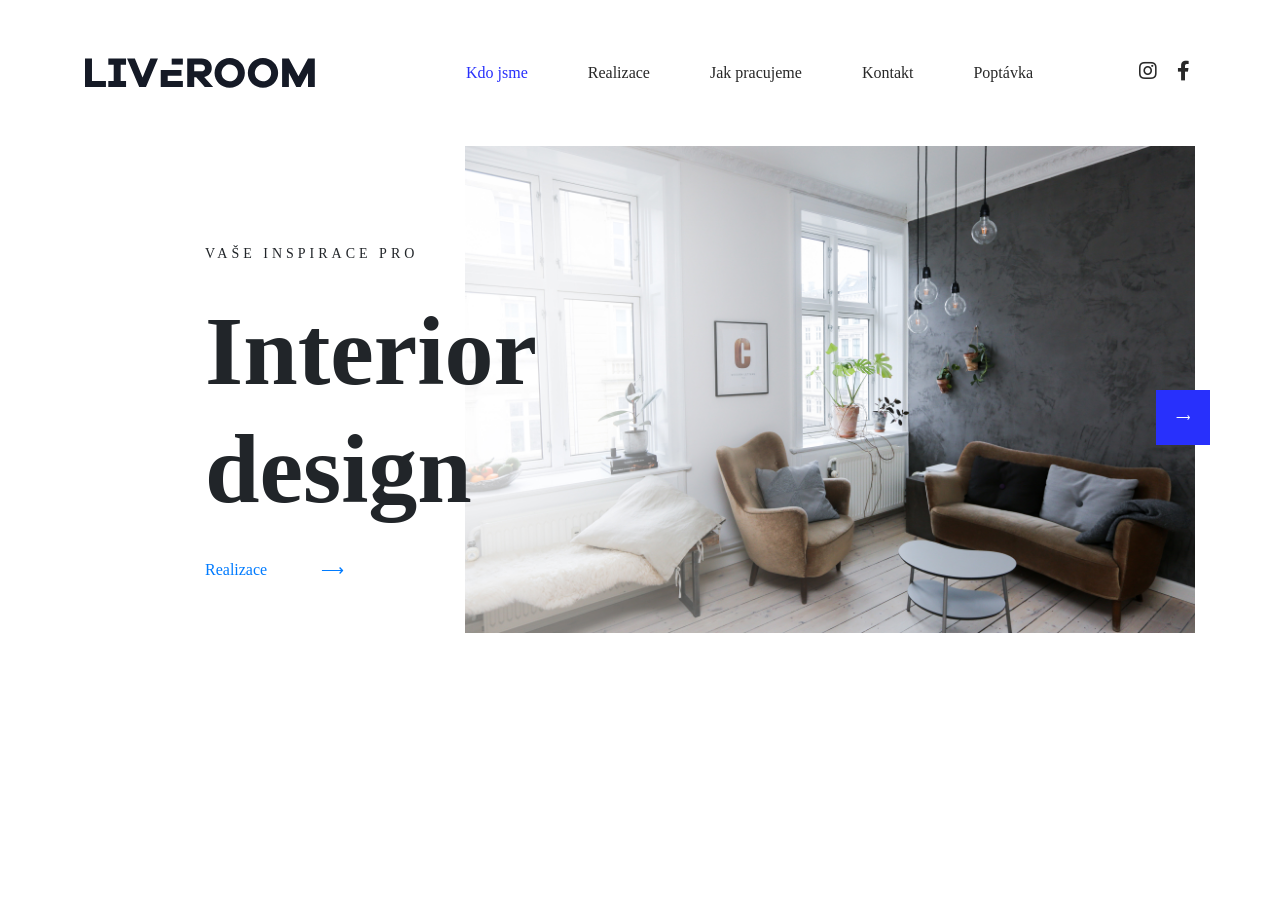
==== commit 7be68491: "new files" ====
--- a/index.html
+++ b/index.html
@@ -1,503 +1,96 @@
 <!DOCTYPE html>
-<html lang="en">
-    <head>
-        <meta charset="UTF-8">
-        <meta name="viewport" content="width=device-width, initial-scale=1.0">
-        
-        <link href="https://fonts.googleapis.com/css?family=Lato:100,300,400,700,900" rel="stylesheet">
+<html>
+<head>
+	<meta charset="utf-8">
+	<meta http-equiv="X-UA-Compatible" content="IE=edge">
+	<meta name="viewport" content="width=device-width, initial-scale=1">
+	<link rel="icon" href="#">
+	
+	<title>LIVEROOM</title>
+	
+	<!-- Bootstrap Core CSS -->
+	<link rel="stylesheet" href="https://use.fontawesome.com/releases/v5.0.13/css/all.css" integrity="sha384-DNOHZ68U8hZfKXOrtjWvjxusGo9WQnrNx2sqG0tfsghAvtVlRW3tvkXWZh58N9jp" crossorigin="anonymous">
+	<link rel="stylesheet" href="bower_components/bootstrap/dist/css/bootstrap.css">
+	<link rel="stylesheet" href="assets/css/style.css">
+</head>
+<body>
+	<!-- HEADER -->
+	<header class="site-header">
+		<nav class="navbar navbar-expand-lg navbar-light u-margin-top-md">
+			<div class="container">
+				
+				<a class="navbar-brand" href="#"><img src="assets/img/logo@2x.png" alt="logo"></a>
+				<button class="navbar-toggler" type="button" data-toggle="collapse" data-target="#navbarSupportedContent" aria-controls="navbarSupportedContent" aria-expanded="false" aria-label="Toggle navigation">
+				<span class="navbar-toggler-icon"></span>
+				</button>
+				
+				<div class="collapse navbar-collapse" id="navbarSupportedContent">
+				    <ul class="navbar-nav ml-auto navigation">
+				    	<li class="nav-item active">
+				        	<a class="nav-link" href="index.php">Kdo jsme <span class="sr-only">(current)</span></a>
+				      	</li>
+				      	<li class="nav-item">
+				        	<a class="nav-link" href="realizace.php">Realizace</a>
+				      	</li>
+				      	<li class="nav-item">
+				        	<a class="nav-link" href="jakpracujeme.php">Jak pracujeme</a>
+				      	</li>
+				      	<li class="nav-item">
+				        	<a class="nav-link" href="kontakt.php">Kontakt</a>
+				      	</li>
+				      	<li class="nav-item">
+				        	<a class="nav-link" href="poptavka.php">Poptávka</a>
+				      	</li>
+				    </ul>
+					
 
-        <link rel="stylesheet" href="css/icon-font.css">
-        <link rel="stylesheet" href="css/style.css">
-        <link rel="shortcut icon" type="image/png" href="img/favicon.png">
-        
-        <title>Natours | Exciting tours for adventurous people</title>
-    </head>
+				    <ul class="navbar-nav ml-auto social">
+			    		<li class="nav-item">
+				        	<a class="nav-link" href="#"><i class="fab fa-instagram"></i></a>
+				      	</li>
+				      	<li class="nav-item">
+				        	<a class="nav-link" href="#"><i class="fab fa-facebook-f"></i></a>
+				      	</li>
+				    </ul>    
+				</div>
+				
+			</div>  
+		</nav>	
+	</header>
 
-    <div class="navigation">
-        <input type="checkbox" class="navigation__checkbox" id="navi-toggle">
-
-        <label for="navi-toggle" class="navigation__button">
-            <span class="navigation__icon">&nbsp;</span>
-        </label>
-
-        <div class="navigation__background">&nbsp;</div>
-
-        <nav class="navigation__nav">
-            <ul class="navigation__list">
-                <li class="navigation__item"><a href="#" class="navigation__link"><span>01</span> About Natours</a></li>
-                <li class="navigation__item"><a href="#" class="navigation__link"><span>02</span> Your benefits</a></li>
-                <li class="navigation__item"><a href="#" class="navigation__link"><span>03</span> Popular tours</a></li>
-                <li class="navigation__item"><a href="#" class="navigation__link"><span>04</span> Stories</a></li>
-                <li class="navigation__item"><a href="#" class="navigation__link"><span>05</span> Book now</a></li>
-            </ul>
-        </nav>
-    </div>
+	<main class="site-content">
+	
+		<div class="container">
+			<div class="row u-margin-top-md">
+				<div class="col-sm-4">
+					<div class="home-header">
+						<h6>Vaše inspirace pro</h6>
+						<h1 class="u-margin-top-sm">Interior design</h1>
+						<div class="u-margin-top-sm">
+							<a href="#">Realizace <span class="u-ml-medium">&xrarr;</span></a>
+						</div>	
+					</div>	
+				</div>
+			
+				<div class="col-sm-8">
+					<img src="assets/img/nick-karvounis-599740-unsplash.jpg" width="100%" alt="interior design">
+					<button class="btn">&xrarr;</button>
+				</div>
+			</div>
+		</div>
+	
+</main>
 
 
-    <body>
-        <header class="header">
-            <div class="header__logo-box">
-                <img src="img/logo-white.png" alt="Logo" class="header__logo">
-            </div>
-            <div class="header__text-box">
-                <h1 class="heading-primary">
-                    <span class="heading-primary--main">Outdoors</span>
-                    <span class="heading-primary--sub">is where life happens</span>
-                </h1>
+	<footer>
+		
+	</footer>
 
-                <a href="#section-tours" class="btn btn--white btn--animated">Discover our tours</a>
-            </div>    
-        </header>
-
-        <main>
-            <section class="section-about">
-                <div class="u-center-text u-margin-bottom-big">
-                    <h2 class="heading-secondary">
-                        Exciting tours for adventurous people
-                    </h2>
-                </div>
-
-                <div class="row">
-                    <div class="col-1-of-2">
-                        <h3 class="heading-tertiary u-margin-bottom-small">
-                            You're going to fall in love with nature
-                        </h3>
-                        <p class="paragraph">
-                            Lorem ipsum dolor sit amet, consectetur adipisicing elit. Dolorum qui, amet accusamus repudiandae fugit ullam, praesentium nihil labore vitae repellendus magnam impedit! Qui vero facere, fuga rerum voluptatum, repudiandae odit!
-                        </p>
-                       
-                        <h3 class="heading-tertiary u-margin-bottom-small">
-                            Live adventures like you never have before
-                        </h3>
-                        <p class="paragraph">
-                            Lorem ipsum dolor sit amet, consectetur adipisicing elit. Nisi aspernatur vel incidunt.
-                        </p>
-
-                        <a href="#" class="btn-text">Learn more &rarr;</a>
-                    </div>
-                    <div class="col-1-of-2">
-                        <div class="composition">
-
-                            <img srcset="img/nat-1.jpg 300w, img/nat-1-large.jpg 1000w"
-                                 sizes="(max-width: 56.25em) 20vw, (max-width: 37.5em) 30vw, 300px"
-                                 alt="Photo 1"
-                                 class="composition__photo composition__photo--p1"
-                                 src="img/nat-1-large.jpg">
-
-                            <img srcset="img/nat-2.jpg 300w, img/nat-2-large.jpg 1000w"
-                                 sizes="(max-width: 56.25em) 20vw, (max-width: 37.5em) 30vw, 300px"
-                                 alt="Photo 2"
-                                 class="composition__photo composition__photo--p2"
-                                 src="img/nat-2-large.jpg">
-                                 
-                            <img srcset="img/nat-3.jpg 300w, img/nat-3-large.jpg 1000w"
-                                 sizes="(max-width: 56.25em) 20vw, (max-width: 37.5em) 30vw, 300px"
-                                 alt="Photo 3"
-                                 class="composition__photo composition__photo--p3"
-                                 src="img/nat-3-large.jpg">          
-
-                            <!-- <img src="img/nat-1-large.jpg" alt="Photo 1" class="composition__photo composition__photo--p1">
-                            <img src="img/nat-2-large.jpg" alt="Photo 2" class="composition__photo composition__photo--p2">
-                            <img src="img/nat-3-large.jpg" alt="Photo 3" class="composition__photo composition__photo--p3"> -->
-                        </div>
-                    </div>
-                </div>
-            </section>
-
-            <section class="section-features">            
-                <div class="row">
-                    <div class="col-1-of-4">
-                        <div class="feature-box">
-                            <i class="feature-box__icon icon-basic-world"></i>
-                            <h3 class="heading-tertiary u-margin-bottom-small">Explore the world</h3>
-                            <p class="feature-box__text">
-                                Lorem ipsum dolor sit amet, consectetur adipisicing elit. Pariatur suscipit, deserunt recusandae numquam!
-                            </p>
-                        </div>
-                    </div>
-
-                    <div class="col-1-of-4">
-                        <div class="feature-box">
-                            <i class="feature-box__icon icon-basic-compass"></i>
-                            <h3 class="heading-tertiary u-margin-bottom-small">Meet nature</h3>
-                            <p class="feature-box__text">
-                                Lorem ipsum dolor sit amet, consectetur adipisicing elit. Pariatur suscipit, deserunt recusandae numquam!
-                            </p>
-                        </div>
-                    </div>
-
-                    <div class="col-1-of-4">
-                        <div class="feature-box">
-                            <i class="feature-box__icon icon-basic-map"></i>
-                            <h3 class="heading-tertiary u-margin-bottom-small">Find your way</h3>
-                            <p class="feature-box__text">
-                                Lorem ipsum dolor sit amet, consectetur adipisicing elit. Pariatur suscipit, deserunt recusandae numquam!
-                            </p>
-                        </div>
-                    </div>
-
-                    <div class="col-1-of-4">
-                        <div class="feature-box">
-                            <i class="feature-box__icon icon-basic-heart"></i>
-                            <h3 class="heading-tertiary u-margin-bottom-small">Live a healthier life</h3>
-                            <p class="feature-box__text">
-                                Lorem ipsum dolor sit amet, consectetur adipisicing elit. Pariatur suscipit, deserunt recusandae numquam!
-                            </p>
-                        </div>
-                    </div>
-                </div>
-            </section>
-
-            <section class="section-tours" id="section-tours">
-                <div class="u-center-text u-margin-bottom-big">
-                    <h2 class="heading-secondary">
-                        Most popular tours
-                    </h2>
-                </div>
-
-                <div class="row">
-                    <div class="col-1-of-3">
-                        <div class="card">
-                            <div class="card__side card__side--front">
-                                <div class="card__picture card__picture--1">
-                                    &nbsp;
-                                </div>
-
-                                <h4 class="card__heading">
-                                    <span class="card__heading-span card__heading-span--1">
-                                         The sea explorer
-                                    </span>
-                                </h4>
-
-                                <div class="card__details">
-                                    <ul>
-                                        <li>3 day tour</li>
-                                        <li>Up to 30 people</li>
-                                        <li>2 tour guides</li>
-                                        <li>Sleep in cozy hotels</li>
-                                        <li>Difficulty: easy</li>
-                                    </ul>
-                                </div>
-                            </div>
-                            <div class="card__side card__side--back card__side--back-1">
-                                <div class="card__cta">
-                                    <div class="card__price-box">
-                                        <p class="card__price-only">Only</p>
-                                        <p class="card__price-value">$297</p>
-                                    </div>
-                                    <a href="#popup" class="btn btn--white">Book now!</a>
-                                </div>
-                            </div>                            
-                        </div>
-                    </div>
-
-                   <div class="col-1-of-3">
-                        <div class="card">
-                            <div class="card__side card__side--front">
-                                <div class="card__picture card__picture--2">
-                                    &nbsp;
-                                </div>
-
-                                <h4 class="card__heading">
-                                    <span class="card__heading-span card__heading-span--2">
-                                         The forest hiker
-                                    </span>
-                                </h4>
-
-                                <div class="card__details">
-                                    <ul>
-                                        <li>7 day tour</li>
-                                        <li>Up to 40 people</li>
-                                        <li>6 tour guides</li>
-                                        <li>Sleep in provided tents</li>
-                                        <li>Difficulty: medium</li>
-                                    </ul>
-                                </div>
-                            </div>
-                            <div class="card__side card__side--back card__side--back-2">
-                                <div class="card__cta">
-                                    <div class="card__price-box">
-                                        <p class="card__price-only">Only</p>
-                                        <p class="card__price-value">$497</p>
-                                    </div>
-                                    <a href="#popup" class="btn btn--white">Book now!</a>
-                                </div>
-                            </div>                            
-                        </div>
-                    </div>
-
-
-                   <div class="col-1-of-3">
-                        <div class="card">
-                            <div class="card__side card__side--front">
-                                <div class="card__picture card__picture--3">
-                                    &nbsp;
-                                </div>
-
-                                <h4 class="card__heading">
-                                    <span class="card__heading-span card__heading-span--3">
-                                         The snow adventurer
-                                    </span>
-                                </h4>
-
-                                <div class="card__details">
-                                    <ul>
-                                        <li>5 day tour</li>
-                                        <li>Up to 15 people</li>
-                                        <li>3 tour guides</li>
-                                        <li>Sleep in provided tents</li>
-                                        <li>Difficulty: hard</li>
-                                    </ul>
-                                </div>
-                            </div>
-                            <div class="card__side card__side--back card__side--back-3">
-                                <div class="card__cta">
-                                    <div class="card__price-box">
-                                        <p class="card__price-only">Only</p>
-                                        <p class="card__price-value">$897</p>
-                                    </div>
-                                    <a href="#popup" class="btn btn--white">Book now!</a>
-                                </div>
-                            </div>                            
-                        </div>
-                    </div>
-
-                </div>
-
-                <div class="u-center-text u-margin-top-huge">
-                    <a href="#" class="btn btn--green">Discover all tours</a>
-                </div>
-                
-            </section>
-
-            <section class="section-stories">
-                <div class="bg-video">
-                    <video class="bg-video__content" autoplay muted loop>
-                        <source src="img/video.mp4" type="video/mp4">
-                        <source src="img/video.webm" type="video/webm">
-                        Your browser is not supported!    
-                    </video>
-                </div>
-
-                <div class="u-center-text u-margin-bottom-big">
-                    <h2 class="heading-secondary">
-                        We make people genuinely happy
-                    </h2>
-                </div>
-
-                <div class="row">
-                    <div class="story">
-                        <figure class="story__shape">
-                            <img src="img/nat-8.jpg" alt="Person on a tour" class="story__img">
-                            <figcaption class="story__caption">Mary Smith</figcaption>
-                        </figure>
-
-                        <div class="story__text">
-                            <h3 class="heading-tertiary u-margin-bottom-small">
-                                I had the best week ever with my family
-                            </h3>
-                            <p>
-                                Lorem ipsum dolor sit amet, consectetur adipisicing elit. Aspernatur accusantium eligendi, eaque eius, quaerat earum nam, quisquam rerum aliquid voluptate ipsum praesentium fugit quis. Consequatur porro atque dolorem eum in.
-                                quaerat earum nam, quisquam rerum aliquid voluptate ipsum praesentium fugit.
-                            </p>
-                        </div>
-                    </div>
-                </div>
-
-                <div class="row">
-                    <div class="story">
-                        <figure class="story__shape">
-                            <img src="img/nat-9.jpg" alt="Person on a tour" class="story__img">
-                            <figcaption class="story__caption">Jack Wilson</figcaption>
-                        </figure>
-
-                        <div class="story__text">
-                            <h3 class="heading-tertiary u-margin-bottom-small">
-                                WOW! My life is completely different now
-                            </h3>
-                            <p>
-                                Lorem ipsum dolor sit amet, consectetur adipisicing elit. Aspernatur accusantium eligendi, eaque eius, quaerat earum nam, quisquam rerum aliquid voluptate ipsum praesentium fugit quis. Consequatur porro atque dolorem eum in.
-                                quaerat earum nam, quisquam rerum aliquid voluptate ipsum praesentium fugit.
-                            </p>
-                        </div>
-                    </div>
-                </div>
-
-                <div class="u-center-text u-margin-top-huge">
-                    <a href="#" class="btn-text">Read all stories &rarr;</a>
-                </div>
-            </section>
-
-            <section class="section-book">
-                <div class="row">
-                    <div class="book">
-                        <div class="book__form">
-                            <form action="#" class="form">
-                                <div class="u-margin-bottom-medium">
-                                    <h2 class="heading-secondary">
-                                        Start booking now!
-                                    </h2>
-                                </div>
-
-                                <div class="form__group">
-                                    <input type="text" class="form__input" placeholder="Full Name" id="name" required>
-                                    <label for="name" class="form__label">Full Name</label>
-                                </div>
-
-                                <div class="form__group">
-                                    <input type="email" class="form__input" placeholder="Email address" id="email" required>
-                                    <label for="email" class="form__label">Email address</label>
-                                </div>
-
-                                <div class="form__group u-margin-bottom-medium">
-                                    <div class="form__radio-group">
-                                        <input type="radio" class="form__radio-input" id="small" name="size">
-                                        <label for="small" class="form__radio-label">
-                                           <span class="form__radio-button"></span>
-                                            Small tour group
-                                        </label>
-                                    </div>
-
-                                    <div class="form__radio-group">
-                                        <input type="radio" class="form__radio-input" id="large" name="size">
-                                        <label for="large" class="form__radio-label">
-                                            <span class="form__radio-button"></span>
-                                            Large tour group
-                                        </label>
-                                    </div>
-                                </div>     
-
-                                <div class="form__group">
-                                    <button class="btn btn--green">Next step &rarr;</button>
-                                </div>                                                       
-                            </form>
-                        </div>
-                    </div>
-                </div>
-            </section>
-        </main>
-
-        <footer class="footer">
-            <div class="footer__logo-box">
-
-                <picture class="footer__logo">
-                    <source srcset="img/logo-green-small-1x.png 1x, img/logo-green-small-2x.png 2x" 
-                            media="(max-width: 37.5em)">
-                    <img srcset="img/logo-green-1x.png 1x, img/logo-green-2x.png 2x" alt="Full logo" src="img/logo-green-2x.png">
-                </picture>
-                
-            </div>
-            <div class="row">
-                <div class="col-1-of-2">
-                    <div class="footer__navigation">
-                        <ul class="footer__list">
-                            <li class="footer__item"><a href="#" class="footer__link">Company</a></li>
-                            <li class="footer__item"><a href="#" class="footer__link">Contact us</a></li>
-                            <li class="footer__item"><a href="#" class="footer__link">Carriers</a></li>
-                            <li class="footer__item"><a href="#" class="footer__link">Privacy policy</a></li>
-                            <li class="footer__item"><a href="#" class="footer__link">Terms</a></li>
-                        </ul>
-                    </div>
-                </div>
-                <div class="col-1-of-2">
-                    <p class="footer__copyright">
-                        Copyright &copy;
-                        Lorem ipsum dolor sit amet, consectetur adipisicing elit. Sequi nulla, vero deserunt consectetur quia nam quis, voluptates atque, assumenda beatae explicabo cumque suscipit obcaecati facere reprehenderit deleniti quidem repudiandae distinctio!
-                    </p>
-                </div>
-            </div>
-        </footer>
-
-        <div class="popup" id="popup">
-            <div class="popup__content">
-                <div class="popup__left">
-                    <img src="img/nat-8.jpg" alt="Tour photo" class="popup__img">
-                    <img src="img/nat-9.jpg" alt="Tour photo" class="popup__img">
-                </div>
-                <div class="popup__right">
-                    <a href="#section-tours" class="popup__close">&times;</a>
-                    <h2 class="heading-secondary u-margin-bottom-small">Start booking now</h2>
-                    <h3 class="heading-tertiary u-margin-bottom-small">Important &ndash; Please read these terms before booking!</h3>
-                    <p class="popup__text u-margin-bottom-medium">
-                        Sed nisl dolor, porttitor nec ante id, pellentesque tristique justo. Vestibulum varius leo quis erat venenatis, et consectetur nunc sodales. Quisque eleifend vulputate lacus quis scelerisque. Phasellus pretium lectus a est molestie tristique. Orci varius natoque penatibus et magnis dis parturient montes, nascetur ridiculus mus. Curabitur ut porttitor quam, in tristique magna. Maecenas ullamcorper tortor et augue malesuada pulvinar. Maecenas pretium velit dictum pulvinar interdum. Sed malesuada porttitor lacus vitae eleifend. Sed feugiat egestas pulvinar. Etiam vehicula quam ut libero convallis pharetra. Suspendisse a tellus sem. Class aptent taciti sociosqu ad litora torquent per conubia nostra, per inceptos himenaeos. Donec tempor leo felis, ac dapibus mauris egestas feugiat. Sed sit amet accumsan ex, vitae congue neque. Quisque laoreet leo sit amet tempus dictum.
-                    </p>
-                    <a href="#" class="btn btn--green">Book now</a>
-                </div>
-            </div>
-        </div>
-
-        <!-- GRID SYSTEM -->
-
-       <!--  <section class="grid-test">
-           
-            <div class="row">
-                <div class="col-1-of-2">
-                    Col 1 of 2
-                </div>
-                <div class="col-1-of-2">
-                    Col 1 of 2
-                </div>
-            </div>
-
-            <div class="row">
-                <div class="col-1-of-3">
-                    Col 1 of 3
-                </div>
-                <div class="col-1-of-3">
-                    Col 1 of 3
-                </div>
-                <div class="col-1-of-3">
-                    Col 1 of 3
-                </div>
-            </div>
-
-            <div class="row">
-                <div class="col-1-of-3">
-                    Col 1 of 3
-                </div>
-                <div class="col-2-of-3">
-                    Col 2 of 3
-                </div>
-            </div>
-
-             <div class="row">
-                <div class="col-1-of-4">
-                    Col 1 of 4
-                </div>
-                <div class="col-1-of-4">
-                    Col 1 of 4
-                </div>
-                <div class="col-1-of-4">
-                    Col 1 of 4
-                </div>
-                <div class="col-1-of-4">
-                    Col 1 of 4
-                </div>
-            </div>
-
-            <div class="row">
-                <div class="col-1-of-4">
-                    Col 1 of 4
-                </div>
-                <div class="col-1-of-4">
-                    Col 1 of 4
-                </div>
-                <div class="col-2-of-4">
-                    Col 2 of 4
-                </div>
-            </div>
-
-            <div class="row">
-                <div class="col-1-of-4">
-                    Col 1 of 4
-                </div>
-                <div class="col-3-of-4">
-                    Col 3 of 4
-                </div>
-            </div>
-
-        </section> -->
-
-
-    </body>
+	
+<!-- Bootstrap Core JS and footer components -->
+	<script src="bower_components/jquery/dist/jquery.js"></script>			
+	<script src="bower_components/bootstrap/dist/js/bootstrap.js"></script>		
+	<script src="assets/js/script.js"></script>	
+</body>
 </html>
+	
--- a/assets/css/style.css
+++ b/assets/css/style.css
@@ -0,0 +1,102 @@
+*,
+*::after,
+*::before {
+  margin: 0;
+  padding: 0;
+  box-sizing: inherit; }
+
+html {
+  font-size: 62.5%; }
+
+body {
+  box-sizing: border-box;
+  font-size: 1.6rem; }
+
+@font-face {
+  font-family: 'Poppins', sans-serif;
+  src: url("../../../fonts/Poppins/Poppins-Regular.ttf"); }
+@font-face {
+  font-family: 'Raleway', sans-serif;
+  src: url("../../../fonts/Raleway/Raleway-Regular.ttf"); }
+.fa-instagram {
+  font-size: 2rem; }
+
+.fa-facebook-f {
+  font-size: 2rem; }
+
+body {
+  font-family: 'Raleway', sans-serif;
+  font-size: 1.6rem; }
+
+h1, h2, h3, h4, h5, h6 {
+  -webkit-font-smoothing: antialiased;
+  text-rendering: optimizelegibility;
+  font-weight: bold; }
+
+.u-margin-top-sm {
+  margin-top: 3rem; }
+
+.u-margin-top-md {
+  margin-top: 5rem; }
+
+.u-margin-top-lg {
+  margin-top: 8rem; }
+
+.u-center {
+  text-align: center; }
+
+.u-ml-medium {
+  margin-left: 5rem; }
+
+.btn {
+  padding: 2rem;
+  background-color: #2830FC;
+  color: #fff;
+  border: none;
+  border-radius: 0;
+  position: absolute;
+  top: 50%;
+  right: 0; }
+  .btn--how-work {
+    font-size: 1.6rem;
+    top: 90%;
+    right: -30%; }
+
+.navbar-light .navbar-nav .nav-link {
+  color: #282828;
+  font-family: 'Poppins'; }
+
+.navbar-light .navbar-nav .active > .nav-link {
+  color: #2830FC; }
+
+.navigation li {
+  margin-left: 5rem; }
+
+.social li {
+  margin-left: 1rem; }
+
+.site-content h1 {
+  font-size: 9.8rem;
+  position: relative;
+  z-index: 10;
+  font-family: 'Raleway'; }
+
+.home-header h6 {
+  font-size: 1.4rem;
+  font-weight: 300;
+  letter-spacing: .4rem;
+  text-transform: uppercase;
+  font-family: 'Poppins'; }
+
+.home-header {
+  margin-top: 10rem;
+  margin-left: 12rem; }
+
+.home-header a {
+  text-decoration: none;
+  font-family: 'Poppins'; }
+
+.home-header h2 {
+  font-size: 7rem; }
+
+/*# sourceMappingURL=style.css.map */
